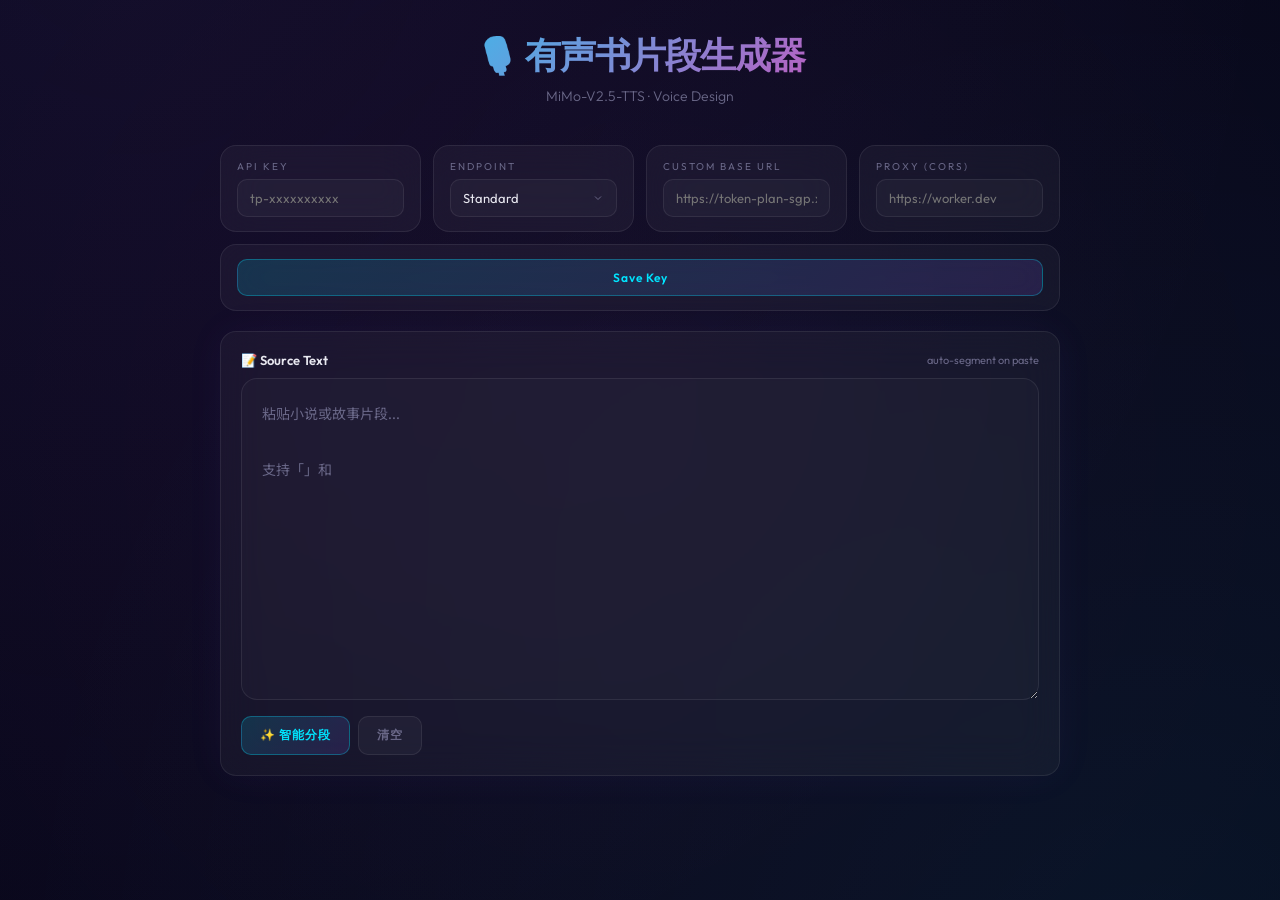
==== neon version/index.html @ 8fd1c29e "feat: add 16 more character voice presets (sexy, seductive, domina, tsundere, etc)" ====
<!DOCTYPE html>
<html lang="zh-CN">
<head>
<meta charset="UTF-8">
<meta name="viewport" content="width=device-width, initial-scale=1.0">
<title>有声书片段生成器</title>
<link href="https://fonts.googleapis.com/css2?family=Outfit:wght@300;400;600;700;800&family=Noto+Sans+SC:wght@300;400;500;700&display=swap" rel="stylesheet">
<link rel="stylesheet" href="style.css">
<link rel="icon" href="data:image/svg+xml,<svg xmlns='http://www.w3.org/2000/svg' viewBox='0 0 100 100'><text y='.9em' font-size='90'>🎙️</text></svg>">
</head>
<body>

<div class="app">
  <header class="header">
    <h1>🎙️ 有声书片段生成器</h1>
    <p>MiMo-V2.5-TTS · Voice Design</p>
  </header>

  <!-- Config -->
  <div class="config-bar">
    <div class="glass">
      <label>API Key</label>
      <input type="password" id="apiKey" placeholder="tp-xxxxxxxxxx" autocomplete="off">
    </div>
    <div class="glass">
      <label>Endpoint</label>
      <select id="apiRegion" onchange="changeRegion()">
        <option value="standard">Standard</option>
        <option value="cn">Token Plan CN</option>
        <option value="sgp">Token Plan SGP</option>
      </select>
    </div>
    <div class="glass">
      <label>Custom Base URL</label>
      <input type="url" id="customBase" placeholder="https://token-plan-sgp.xiaomimimo.com" oninput="saveCustomBase()">
    </div>
    <div class="glass">
      <label>Proxy (CORS)</label>
      <input type="url" id="proxyUrl" placeholder="https://worker.dev">
    </div>
    <div class="glass" style="display:flex;align-items:flex-end">
      <button class="btn-neon" onclick="saveApiKey()" style="width:100%">Save Key</button>
    </div>
  </div>

  <!-- Step 1: Text Input -->
  <div class="text-area glass glass-glow">
    <div class="text-area-header"><h3>📝 Source Text</h3><span>auto-segment on paste</span></div>
    <textarea id="textInput" rows="10" placeholder="粘贴小说或故事片段...&#10;&#10;支持「」和 "" 标记的对话，自动识别旁白与角色。"></textarea>
    <div style="display:flex;gap:8px;margin-top:12px">
      <button class="btn-neon" onclick="segmentText()">✨ 智能分段</button>
      <button class="btn-neon" onclick="clearAll()" style="border-color:var(--border);color:var(--text-dim);background:var(--surface)">清空</button>
    </div>
  </div>

  <!-- Step 2: Characters + Segments + Generate + Progress (ALL inside step2) -->
  <div class="hidden" id="step2">
    <div class="char-section">
      <div class="section-label">🎭 Characters</div>
      <div class="char-grid" id="charactersPanel"></div>
      <div class="preset-bar">
        <button class="preset-btn active" data-preset="narrator">📖 沉稳旁白</button>
        <button class="preset-btn" data-preset="young-male">🧑 年轻男性</button>
        <button class="preset-btn" data-preset="young-female">👩 年轻女性</button>
        <button class="preset-btn" data-preset="elder-male">👴 老年男性</button>
        <button class="preset-btn" data-preset="elder-female">👵 老年女性</button>
        <button class="preset-btn" data-preset="child">🧒 童声</button>
        <button class="preset-btn" data-preset="villain">😈 反派</button>
        <button class="preset-btn" data-preset="hero">🦸 英雄</button>
        <button class="preset-btn" data-preset="gentle-female">🌸 温柔女声</button>
        <button class="preset-btn" data-preset="energetic-male">🔥 活力男声</button>
        <button class="preset-btn" data-preset="news-anchor">📺 新闻主播</button>
        <button class="preset-btn" data-preset="storyteller">📚 说书人</button>
        <button class="preset-btn" data-preset="robot">🤖 机械音</button>
        <button class="preset-btn" data-preset="sweet-girl">🍬 甜美少女</button>
        <button class="preset-btn" data-preset="gruff-old">🪵 粗犷老者</button>
        <button class="preset-btn" data-preset="mysterious">🌙 神秘人</button>
        <button class="preset-btn" data-preset="flirty">💋 性感女声</button>
        <button class="preset-btn" data-preset="seductive">🖤 魅惑女声</button>
        <button class="preset-btn" data-preset="domina">👑 女王音</button>
        <button class="preset-btn" data-preset="tsundere">💢 傲娇女</button>
        <button class="preset-btn" data-preset="yandere">🔪 病娇女</button>
        <button class="preset-btn" data-preset="loli">🎀 萝莉音</button>
        <button class="preset-btn" data-preset="onee-san">🌺 御姐音</button>
        <button class="preset-btn" data-preset="kuudere">❄️ 冷淡女</button>
        <button class="preset-btn" data-preset="ojou-sama">💎 大小姐</button>
        <button class="preset-btn" data-preset="catgirl">🐱 猫娘</button>
        <button class="preset-btn" data-preset="nurse">💉 护士</button>
        <button class="preset-btn" data-preset="secretary">📋 女秘书</button>
        <button class="preset-btn" data-preset="ex-girlfriend">💔 前女友</button>
        <button class="preset-btn" data-preset="gamer-girl">🎮 电竞少女</button>
        <button class="preset-btn" data-preset="luxury">🥂 名媛音</button>
        <button class="preset-btn" data-preset="whisper">🤫 耳语</button>
      </div>
    </div>

    <!-- Segment Preview -->
    <div class="section-label" style="margin-top:20px">📋 Segments (<span id="segmentCount">0</span>)</div>
    <div class="segments" id="segmentsList"></div>

    <!-- Generate Button -->
    <div class="gen-row" style="margin-top:16px">
      <button class="gen-btn" onclick="generateAll()" id="generateBtn">🎵 生成全部音频</button>
    </div>

    <!-- Progress -->
    <div id="progressArea">
      <div class="progress-text" id="progressText">Preparing...</div>
      <div class="progress-track"><div class="progress-fill" id="progressFill"></div></div>
    </div>
  </div>

  <!-- Step 3: Player -->
  <div class="player-section hidden" id="step3">
    <div class="section-label">🎧 Playback</div>
    <div class="glass glass-glow" style="padding:16px">
      <div class="player-controls">
        <div class="transport">
          <button onclick="playAll()">▶</button>
          <button onclick="pauseAll()">⏸</button>
          <button onclick="stopAll()">⏹</button>
        </div>
        <button class="dl-btn" onclick="downloadAll()">💾 下载全部</button>
      </div>
      <div class="segments" id="audioList"></div>
    </div>
  </div>
</div>

<script src="app.js"></script>
</body>
</html>
---- neon version/style.css ----
/* ============================================================
   Neon Glass — Audiobook Generator
   Exact design from neon.html mockup
   ============================================================ */

*, *::before, *::after { box-sizing: border-box; margin: 0; padding: 0; }

:root {
  --bg: #08081a;
  --surface: rgba(255,255,255,.04);
  --surface-hover: rgba(255,255,255,.07);
  --border: rgba(255,255,255,.08);
  --border-hover: rgba(255,255,255,.15);
  --cyan: #00e5ff;
  --magenta: #ff2daa;
  --violet: #8b5cf6;
  --cyan-glow: rgba(0,229,255,.12);
  --magenta-glow: rgba(255,45,170,.12);
  --text: #e8e8f0;
  --text-dim: #6a6888;
  --radius: 16px;
  --radius-sm: 10px;
}

body {
  font-family: 'Outfit', sans-serif;
  background: var(--bg);
  color: var(--text);
  min-height: 100vh;
  overflow-x: hidden;
  position: relative;
}

body::before {
  content: '';
  position: fixed;
  top: -50%; left: -50%;
  width: 200%; height: 200%;
  background:
    radial-gradient(circle at 30% 20%, rgba(139,92,246,.08) 0%, transparent 50%),
    radial-gradient(circle at 70% 80%, rgba(0,229,255,.06) 0%, transparent 50%),
    radial-gradient(circle at 50% 50%, rgba(255,45,170,.04) 0%, transparent 60%);
  pointer-events: none;
  z-index: 0;
  animation: bgShift 20s ease-in-out infinite alternate;
}
@keyframes bgShift {
  0% { transform: translate(0,0) rotate(0deg); }
  100% { transform: translate(-5%,3%) rotate(3deg); }
}

.app {
  position: relative;
  z-index: 1;
  max-width: 880px;
  margin: 0 auto;
  padding: 32px 20px 80px;
}

/* Header */
.header { text-align: center; margin-bottom: 40px; }
.header h1 {
  font-size: 36px;
  font-weight: 800;
  background: linear-gradient(135deg, var(--cyan), var(--magenta));
  -webkit-background-clip: text;
  -webkit-text-fill-color: transparent;
  background-clip: text;
  letter-spacing: -1px;
}
.header p { color: var(--text-dim); font-size: 14px; margin-top: 6px; font-weight: 300; }

/* Glass cards */
.glass {
  background: var(--surface);
  backdrop-filter: blur(20px);
  -webkit-backdrop-filter: blur(20px);
  border: 1px solid var(--border);
  border-radius: var(--radius);
  padding: 20px;
  transition: border-color .2s, box-shadow .2s;
}
.glass:hover { border-color: var(--border-hover); }
.glass-glow { box-shadow: 0 0 40px rgba(139,92,246,.05); }

/* Config bar */
.config-bar { display: flex; gap: 12px; margin-bottom: 20px; flex-wrap: wrap; }
.config-bar .glass { flex: 1; min-width: 160px; padding: 14px 16px; }
.config-bar label {
  display: block;
  font-size: 10px;
  letter-spacing: 2px;
  text-transform: uppercase;
  color: var(--text-dim);
  margin-bottom: 6px;
}
.config-bar input, .config-bar select {
  width: 100%;
  background: rgba(255,255,255,.03);
  border: 1px solid var(--border);
  border-radius: var(--radius-sm);
  padding: 10px 12px;
  color: var(--text);
  font-family: inherit;
  font-size: 13px;
  outline: none;
  transition: border-color .2s;
}
.config-bar input:focus, .config-bar select:focus { border-color: var(--cyan); }
.config-bar select {
  appearance: none;
  background-image: url("data:image/svg+xml,%3Csvg xmlns='http://www.w3.org/2000/svg' width='12' height='12' viewBox='0 0 24 24' fill='none' stroke='%236a6888' stroke-width='2'%3E%3Cpath d='M6 9l6 6 6-6'/%3E%3C/svg%3E");
  background-repeat: no-repeat;
  background-position: right 12px center;
  padding-right: 32px;
}

/* Neon button (Save Key) */
.btn-neon {
  padding: 10px 18px;
  border: 1px solid rgba(0,229,255,.3);
  border-radius: var(--radius-sm);
  background: linear-gradient(135deg, rgba(0,229,255,.15), rgba(139,92,246,.15));
  color: var(--cyan);
  font-family: inherit;
  font-size: 12px;
  font-weight: 600;
  letter-spacing: 1px;
  cursor: pointer;
  transition: all .15s;
}
.btn-neon:hover {
  background: linear-gradient(135deg, rgba(0,229,255,.25), rgba(139,92,246,.25));
  border-color: var(--cyan);
  box-shadow: 0 0 20px rgba(0,229,255,.15);
}

/* Text area */
.text-area { margin-bottom: 20px; }
.text-area-header {
  display: flex;
  justify-content: space-between;
  align-items: center;
  margin-bottom: 10px;
}
.text-area-header h3 { font-size: 13px; font-weight: 600; }
.text-area-header span { font-size: 11px; color: var(--text-dim); }
.text-area textarea {
  width: 100%;
  min-height: 160px;
  background: rgba(255,255,255,.02);
  border: 1px solid var(--border);
  border-radius: var(--radius);
  padding: 20px;
  color: var(--text);
  font-family: 'Noto Sans SC', sans-serif;
  font-size: 14px;
  line-height: 2;
  resize: vertical;
  outline: none;
  transition: border-color .2s;
}
.text-area textarea:focus { border-color: var(--cyan); }
.text-area textarea::placeholder { color: var(--text-dim); }

/* Section labels */
.section-label {
  font-size: 11px;
  letter-spacing: 3px;
  text-transform: uppercase;
  color: var(--text-dim);
  margin-bottom: 12px;
  display: flex;
  align-items: center;
  gap: 8px;
}
.section-label::after {
  content: '';
  flex: 1;
  height: 1px;
  background: linear-gradient(90deg, var(--border), transparent);
}

/* Characters */
.char-section { margin-bottom: 20px; }
.char-grid {
  display: grid;
  grid-template-columns: repeat(auto-fill, minmax(230px, 1fr));
  gap: 12px;
}
.char-card {
  background: var(--surface);
  border: 1px solid var(--border);
  border-radius: var(--radius-sm);
  padding: 14px;
  transition: all .2s;
}
.char-card:hover {
  border-color: var(--border-hover);
  transform: translateY(-2px);
  box-shadow: 0 8px 24px rgba(0,0,0,.2);
}
.char-card.narrator {
  border-color: rgba(0,229,255,.2);
  background: linear-gradient(135deg, rgba(0,229,255,.03), rgba(139,92,246,.03));
}
.char-header {
  display: flex;
  align-items: center;
  justify-content: space-between;
  margin-bottom: 8px;
}
.char-name {
  font-size: 13px;
  font-weight: 600;
  display: flex;
  align-items: center;
  gap: 6px;
}
.char-badge {
  font-size: 8px;
  padding: 3px 8px;
  border-radius: 20px;
  letter-spacing: 1px;
  text-transform: uppercase;
  font-weight: 600;
}
.char-badge.narrator-badge { background: var(--cyan-glow); color: var(--cyan); }
.char-badge.dialogue-badge { background: var(--magenta-glow); color: var(--magenta); }
.char-count { font-size: 11px; color: var(--text-dim); }
.char-textarea {
  width: 100%;
  background: rgba(255,255,255,.02);
  border: 1px solid var(--border);
  border-radius: 8px;
  padding: 8px 10px;
  color: var(--text);
  font-family: inherit;
  font-size: 12px;
  resize: vertical;
  min-height: 48px;
  outline: none;
  transition: border-color .2s;
}
.char-textarea:focus { border-color: var(--cyan); }
.char-textarea::placeholder { color: var(--text-dim); opacity: .5; }

/* Presets */
.preset-bar { display: flex; gap: 6px; flex-wrap: wrap; margin-top: 12px; }
.preset-btn {
  padding: 6px 14px;
  border: 1px solid var(--border);
  border-radius: 20px;
  background: transparent;
  color: var(--text-dim);
  font-family: inherit;
  font-size: 11px;
  cursor: pointer;
  transition: all .2s;
  font-weight: 500;
}
.preset-btn:hover {
  border-color: var(--magenta);
  color: var(--magenta);
  background: var(--magenta-glow);
}
.preset-btn.active {
  background: linear-gradient(135deg, rgba(0,229,255,.15), rgba(139,92,246,.15));
  border-color: var(--cyan);
  color: var(--cyan);
}

/* Generate button */
.gen-row { margin-bottom: 24px; }
.gen-btn {
  width: 100%;
  padding: 16px;
  border: none;
  border-radius: var(--radius);
  font-family: inherit;
  font-size: 15px;
  font-weight: 700;
  cursor: pointer;
  position: relative;
  overflow: hidden;
  color: white;
  background: linear-gradient(135deg, var(--cyan), var(--violet), var(--magenta));
  background-size: 200% 200%;
  animation: gradShift 3s ease infinite;
  transition: transform .15s, box-shadow .15s;
}
.gen-btn:hover {
  transform: translateY(-2px);
  box-shadow: 0 8px 32px rgba(0,229,255,.25), 0 4px 16px rgba(139,92,246,.2);
}
.gen-btn:active { transform: translateY(0); }
.gen-btn:disabled { opacity: .5; cursor: not-allowed; transform: none; box-shadow: none; }
@keyframes gradShift {
  0%, 100% { background-position: 0% 50%; }
  50% { background-position: 100% 50%; }
}
.gen-btn::after {
  content: '';
  position: inset: 0;
  background: linear-gradient(90deg, transparent, rgba(255,255,255,.1), transparent);
  transform: translateX(-100%);
  transition: transform .6s;
}
.gen-btn:hover::after { transform: translateX(100%); }

/* Progress */
.progress-text { font-size: 12px; color: var(--text-dim); margin-bottom: 8px; }
.progress-track {
  height: 4px;
  background: var(--border);
  border-radius: 2px;
  overflow: hidden;
  margin-bottom: 20px;
}
.progress-fill {
  height: 100%;
  background: linear-gradient(90deg, var(--cyan), var(--magenta));
  border-radius: 2px;
  width: 0%;
  transition: width .3s;
}

/* Player */
.player-section { margin-top: 4px; }
.player-controls {
  display: flex;
  gap: 8px;
  margin-bottom: 16px;
  align-items: center;
}
.transport { display: flex; gap: 4px; }
.transport button {
  width: 38px;
  height: 38px;
  border: 1px solid var(--border);
  border-radius: var(--radius-sm);
  background: var(--surface);
  color: var(--text);
  font-size: 15px;
  cursor: pointer;
  display: grid;
  place-items: center;
  transition: all .15s;
}
.transport button:hover { border-color: var(--cyan); color: var(--cyan); }
.transport button.active {
  background: linear-gradient(135deg, rgba(0,229,255,.2), rgba(139,92,246,.2));
  border-color: var(--cyan);
  color: var(--cyan);
}
.dl-btn {
  margin-left: auto;
  padding: 8px 18px;
  border: 1px solid var(--border);
  border-radius: var(--radius-sm);
  background: var(--surface);
  color: var(--text);
  font-family: inherit;
  font-size: 11px;
  font-weight: 600;
  letter-spacing: 1px;
  cursor: pointer;
  transition: all .15s;
}
.dl-btn:hover { border-color: var(--magenta); color: var(--magenta); background: var(--magenta-glow); }

/* Segments */
.segments { display: flex; flex-direction: column; gap: 6px; }
.segment-preview { margin-bottom: 20px; }
.audio-item, .seg {
  display: grid;
  grid-template-columns: 36px 70px 1fr 36px;
  align-items: center;
  padding: 12px 14px;
  background: var(--surface);
  border: 1px solid var(--border);
  border-radius: var(--radius-sm);
  transition: all .15s;
}
.audio-item:hover, .seg:hover {
  border-color: var(--border-hover);
  background: var(--surface-hover);
}
.audio-item.playing, .seg.playing {
  border-color: rgba(0,229,255,.3);
  background: linear-gradient(135deg, rgba(0,229,255,.05), rgba(139,92,246,.03));
  box-shadow: 0 0 20px rgba(0,229,255,.05);
}
.audio-label, .seg-idx {
  font-size: 11px;
  color: var(--text-dim);
  font-weight: 600;
}
.audio-label small { display: block; font-weight: 400; font-size: 10px; }
.seg-type, .segment-type {
  font-size: 8px;
  letter-spacing: 1px;
  text-transform: uppercase;
  padding: 3px 8px;
  border-radius: 20px;
  font-weight: 600;
  display: inline-block;
  width: fit-content;
}
.seg-type.nar, .segment-type.type-narration { background: var(--cyan-glow); color: var(--cyan); }
.seg-type.dia, .segment-type.type-dialogue { background: var(--magenta-glow); color: var(--magenta); }
.seg-text, .segment-text {
  font-size: 12px;
  color: var(--text-dim);
  white-space: nowrap;
  overflow: hidden;
  text-overflow: ellipsis;
  padding: 0 8px;
}
.seg-dl {
  background: none;
  border: none;
  color: var(--text-dim);
  cursor: pointer;
  font-size: 13px;
  transition: color .15s;
}
.seg-dl:hover { color: var(--cyan); }

/* Audio in player */
.audio-item audio {
  width: 100%;
  height: 32px;
}

/* Segment preview (step 2) */
.segment-item {
  display: flex;
  gap: 10px;
  padding: 10px 14px;
  background: var(--surface);
  border: 1px solid var(--border);
  border-radius: var(--radius-sm);
  font-size: 12px;
  transition: all .15s;
}
.segment-item:hover { border-color: var(--border-hover); }
.segment-idx { color: var(--text-dim); font-weight: 600; min-width: 28px; }

/* Hidden */
.hidden { display: none !important; }

/* Scrollbar */
::-webkit-scrollbar { width: 4px; }
::-webkit-scrollbar-track { background: transparent; }
::-webkit-scrollbar-thumb { background: rgba(255,255,255,.1); border-radius: 2px; }

/* Responsive */
@media (max-width: 640px) {
  .app { padding: 20px 14px 60px; }
  .config-bar { flex-direction: column; }
  .config-bar .glass { min-width: 100%; }
  .char-grid { grid-template-columns: 1fr; }
  .header h1 { font-size: 26px; }
  .player-controls { flex-direction: column; align-items: stretch; }
  .dl-btn { margin-left: 0; }
}
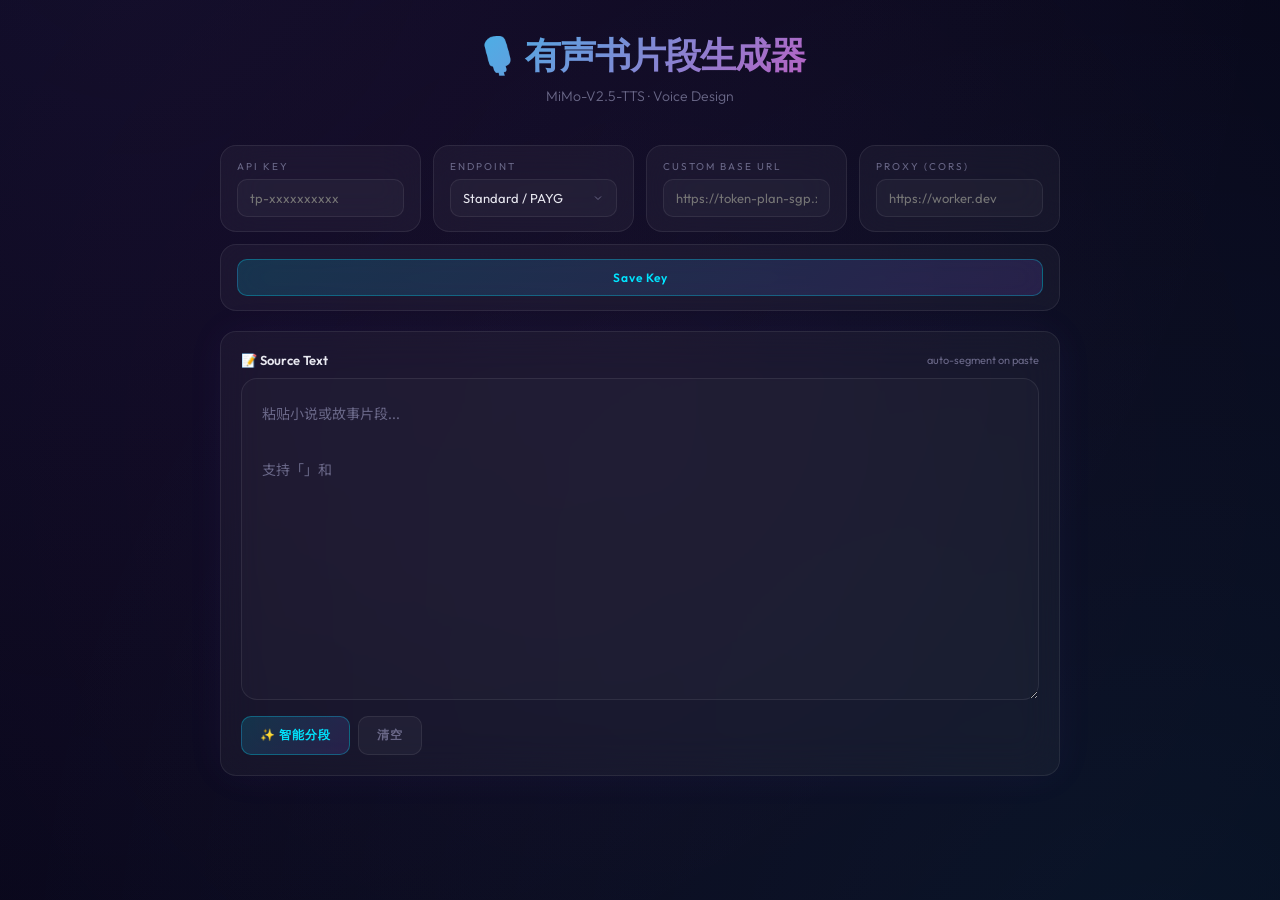
==== commit 746862f9: "rename: Standard → Standard / PAYG" ====
--- a/neon version/index.html
+++ b/neon version/index.html
@@ -25,7 +25,7 @@
     <div class="glass">
       <label>Endpoint</label>
       <select id="apiRegion" onchange="changeRegion()">
-        <option value="standard">Standard</option>
+        <option value="standard">Standard / PAYG</option>
         <option value="cn">Token Plan CN</option>
         <option value="sgp">Token Plan SGP</option>
       </select>
@@ -59,13 +59,14 @@
       <div class="section-label">🎭 Characters</div>
       <div class="char-grid" id="charactersPanel"></div>
       <div class="preset-bar">
-        <button class="preset-btn active" data-preset="narrator">📖 沉稳旁白</button>
+        <button class="preset-btn active" data-preset="narrator">📖 旁白</button>
         <button class="preset-btn" data-preset="young-male">🧑 年轻男性</button>
         <button class="preset-btn" data-preset="young-female">👩 年轻女性</button>
         <button class="preset-btn" data-preset="elder-male">👴 老年男性</button>
         <button class="preset-btn" data-preset="elder-female">👵 老年女性</button>
         <button class="preset-btn" data-preset="child">🧒 童声</button>
         <button class="preset-btn" data-preset="villain">😈 反派</button>
+        <button class="preset-btn" data-preset="flirty">💋 性感女声</button>
         <button class="preset-btn" data-preset="hero">🦸 英雄</button>
         <button class="preset-btn" data-preset="gentle-female">🌸 温柔女声</button>
         <button class="preset-btn" data-preset="energetic-male">🔥 活力男声</button>
@@ -75,7 +76,6 @@
         <button class="preset-btn" data-preset="sweet-girl">🍬 甜美少女</button>
         <button class="preset-btn" data-preset="gruff-old">🪵 粗犷老者</button>
         <button class="preset-btn" data-preset="mysterious">🌙 神秘人</button>
-        <button class="preset-btn" data-preset="flirty">💋 性感女声</button>
         <button class="preset-btn" data-preset="seductive">🖤 魅惑女声</button>
         <button class="preset-btn" data-preset="domina">👑 女王音</button>
         <button class="preset-btn" data-preset="tsundere">💢 傲娇女</button>
--- a/neon version/style.css
+++ b/neon version/style.css
@@ -465,3 +465,38 @@
   .player-controls { flex-direction: column; align-items: stretch; }
   .dl-btn { margin-left: 0; }
 }
+
+/* Preset expand/collapse */
+.preset-expand { margin-top: 12px; }
+.preset-expand-trigger {
+  font-size: 11px;
+  color: var(--text-dim);
+  cursor: pointer;
+  letter-spacing: 1px;
+  padding: 4px 0;
+  transition: color .15s;
+  list-style: none;
+}
+.preset-expand-trigger::-webkit-details-marker { display: none; }
+.preset-expand-trigger::before { content: ''; }
+.preset-expand-trigger:hover { color: var(--cyan); }
+.preset-categories {
+  display: flex;
+  flex-direction: column;
+  gap: 12px;
+  margin-top: 12px;
+}
+.preset-category { }
+.preset-cat-label {
+  font-size: 11px;
+  font-weight: 600;
+  color: var(--text-dim);
+  cursor: pointer;
+  padding: 4px 0;
+  letter-spacing: 1px;
+  list-style: none;
+  transition: color .15s;
+}
+.preset-cat-label::-webkit-details-marker { display: none; }
+.preset-cat-label::before { content: ''; }
+.preset-cat-label:hover { color: var(--magenta); }
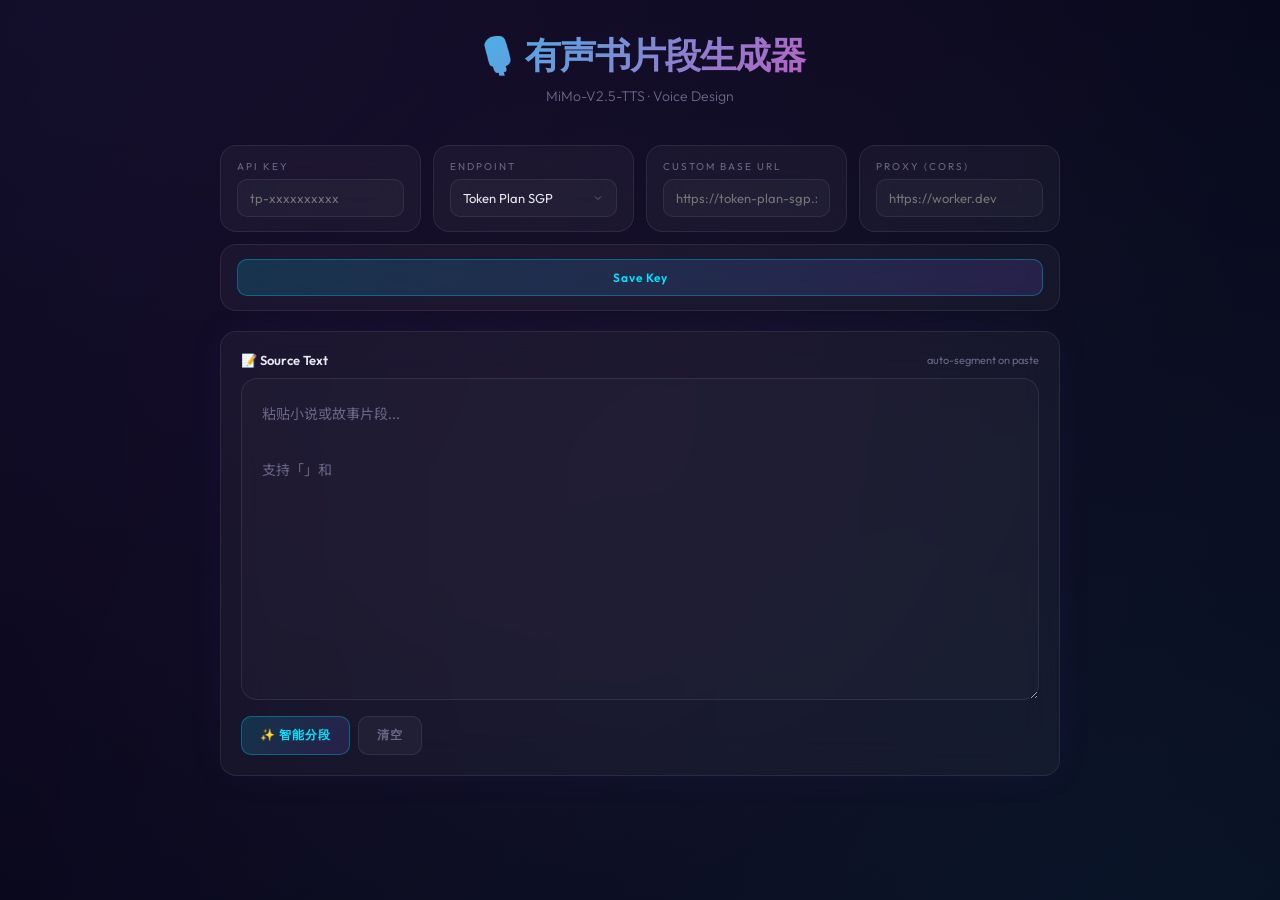
==== commit 793d8643: "default: endpoint → Token Plan SGP" ====
--- a/neon version/index.html
+++ b/neon version/index.html
@@ -27,7 +27,7 @@
       <select id="apiRegion" onchange="changeRegion()">
         <option value="standard">Standard / PAYG</option>
         <option value="cn">Token Plan CN</option>
-        <option value="sgp">Token Plan SGP</option>
+        <option value="sgp" selected>Token Plan SGP</option>
       </select>
     </div>
     <div class="glass">
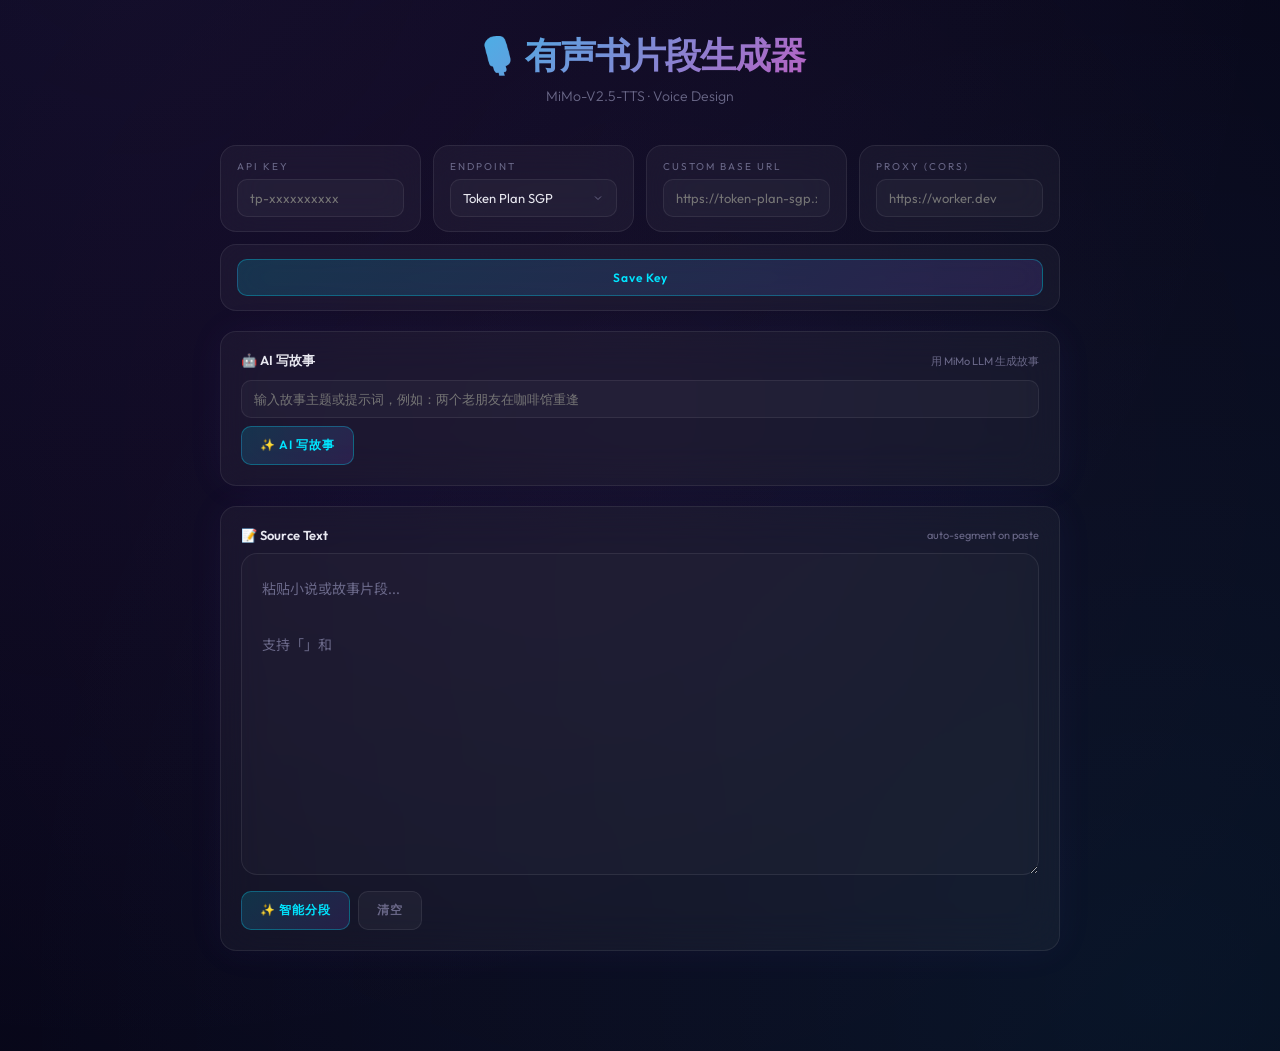
==== commit 5fa4092e: "feat: AI story generator — prompt → LLM story → auto-segment → assign voices → TTS" ====
--- a/neon version/index.html
+++ b/neon version/index.html
@@ -40,6 +40,16 @@
     </div>
     <div class="glass" style="display:flex;align-items:flex-end">
       <button class="btn-neon" onclick="saveApiKey()" style="width:100%">Save Key</button>
+    </div>
+  </div>
+
+  <!-- AI Story Generator -->
+  <div class="glass glass-glow" style="margin-bottom:20px">
+    <div class="text-area-header"><h3>🤖 AI 写故事</h3><span>用 MiMo LLM 生成故事</span></div>
+    <input type="text" id="storyPrompt" class="input-field" placeholder="输入故事主题或提示词，例如：两个老朋友在咖啡馆重逢" style="width:100%;background:rgba(255,255,255,.03);border:1px solid var(--border);border-radius:var(--radius-sm);padding:10px 12px;color:var(--text);font-family:inherit;font-size:13px;outline:none;margin-bottom:8px">
+    <div style="display:flex;gap:8px">
+      <button class="btn-neon" onclick="generateStory()" id="storyBtn">✨ AI 写故事</button>
+      <span id="storyStatus" style="font-size:11px;color:var(--text-dim);align-self:center"></span>
     </div>
   </div>
 
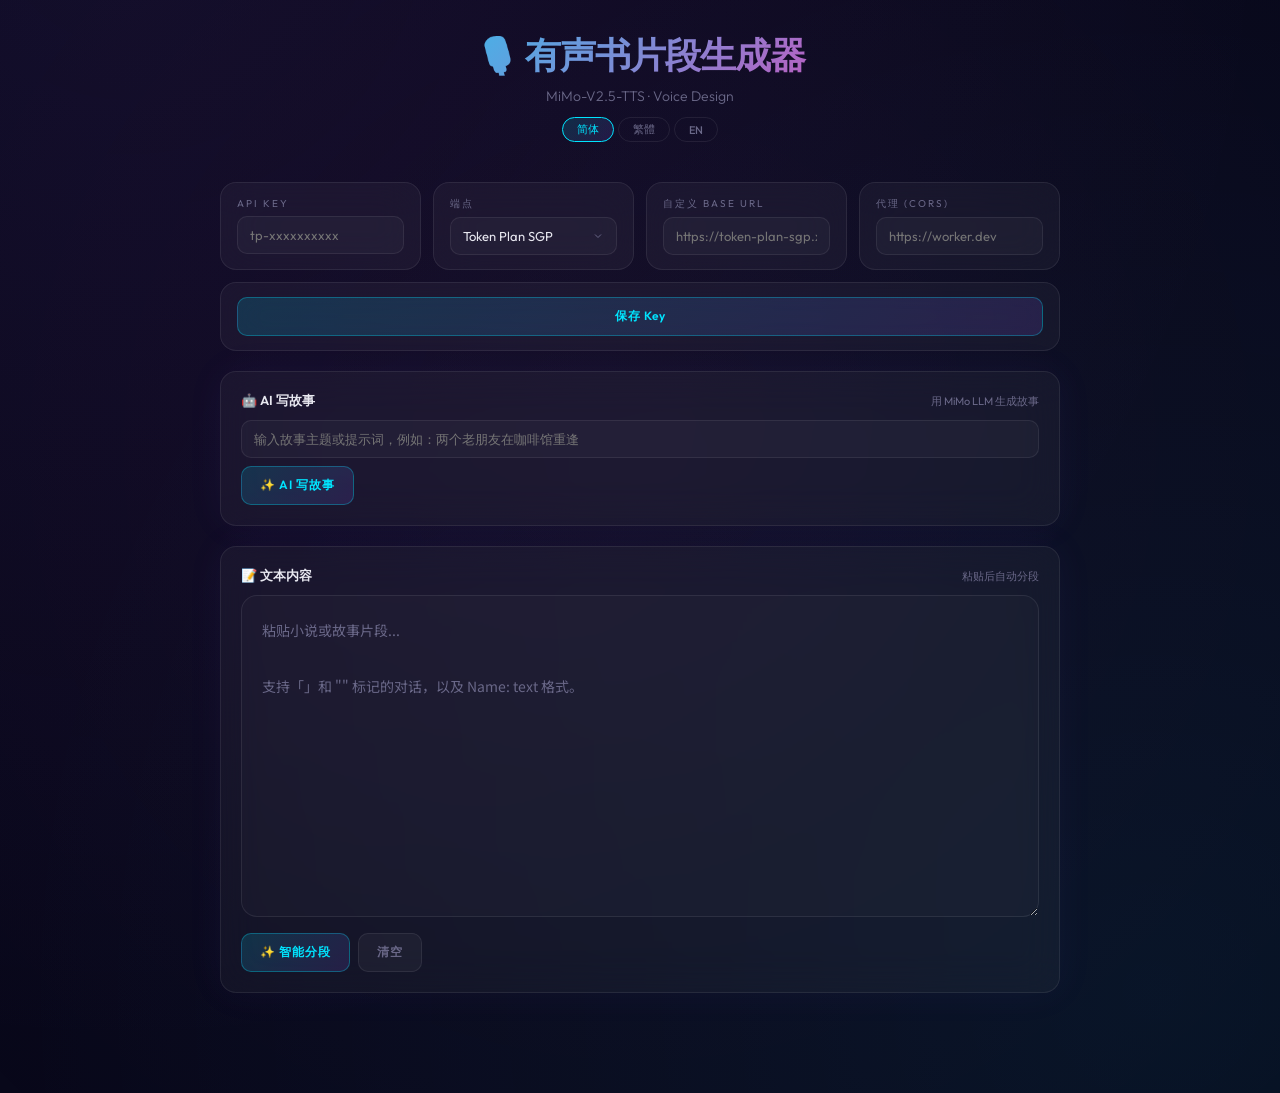
==== commit 440f306a: "feat: 3-language support (简体/繁體/English) with i18n toggle" ====
--- a/neon version/index.html
+++ b/neon version/index.html
@@ -12,18 +12,23 @@
 
 <div class="app">
   <header class="header">
-    <h1>🎙️ 有声书片段生成器</h1>
+    <h1 data-i18n="title">🎙️ 有声书片段生成器</h1>
     <p>MiMo-V2.5-TTS · Voice Design</p>
+    <div class="lang-toggle">
+      <button class="lang-btn active" data-lang="zh-CN" onclick="setLang('zh-CN')">简体</button>
+      <button class="lang-btn" data-lang="zh-TW" onclick="setLang('zh-TW')">繁體</button>
+      <button class="lang-btn" data-lang="en" onclick="setLang('en')">EN</button>
+    </div>
   </header>
 
   <!-- Config -->
   <div class="config-bar">
     <div class="glass">
-      <label>API Key</label>
+      <label data-i18n="apiKeyLabel">API Key</label>
       <input type="password" id="apiKey" placeholder="tp-xxxxxxxxxx" autocomplete="off">
     </div>
     <div class="glass">
-      <label>Endpoint</label>
+      <label data-i18n="endpointLabel">Endpoint</label>
       <select id="apiRegion" onchange="changeRegion()">
         <option value="standard">Standard / PAYG</option>
         <option value="cn">Token Plan CN</option>
@@ -31,42 +36,42 @@
       </select>
     </div>
     <div class="glass">
-      <label>Custom Base URL</label>
+      <label data-i18n="customBaseLabel">Custom Base URL</label>
       <input type="url" id="customBase" placeholder="https://token-plan-sgp.xiaomimimo.com" oninput="saveCustomBase()">
     </div>
     <div class="glass">
-      <label>Proxy (CORS)</label>
+      <label data-i18n="proxyLabel">Proxy (CORS)</label>
       <input type="url" id="proxyUrl" placeholder="https://worker.dev">
     </div>
     <div class="glass" style="display:flex;align-items:flex-end">
-      <button class="btn-neon" onclick="saveApiKey()" style="width:100%">Save Key</button>
+      <button class="btn-neon" onclick="saveApiKey()" style="width:100%" data-i18n="saveKey">Save Key</button>
     </div>
   </div>
 
   <!-- AI Story Generator -->
   <div class="glass glass-glow" style="margin-bottom:20px">
-    <div class="text-area-header"><h3>🤖 AI 写故事</h3><span>用 MiMo LLM 生成故事</span></div>
-    <input type="text" id="storyPrompt" class="input-field" placeholder="输入故事主题或提示词，例如：两个老朋友在咖啡馆重逢" style="width:100%;background:rgba(255,255,255,.03);border:1px solid var(--border);border-radius:var(--radius-sm);padding:10px 12px;color:var(--text);font-family:inherit;font-size:13px;outline:none;margin-bottom:8px">
+    <div class="text-area-header"><h3 data-i18n="aiStoryTitle">🤖 AI 写故事</h3><span data-i18n="aiStoryDesc">用 MiMo LLM 生成故事</span></div>
+    <input type="text" id="storyPrompt" class="input-field" data-i18n-placeholder="storyPlaceholder" placeholder="输入故事主题或提示词，例如：两个老朋友在咖啡馆重逢" style="width:100%;background:rgba(255,255,255,.03);border:1px solid var(--border);border-radius:var(--radius-sm);padding:10px 12px;color:var(--text);font-family:inherit;font-size:13px;outline:none;margin-bottom:8px">
     <div style="display:flex;gap:8px">
-      <button class="btn-neon" onclick="generateStory()" id="storyBtn">✨ AI 写故事</button>
+      <button class="btn-neon" onclick="generateStory()" id="storyBtn" data-i18n="aiStoryBtn">✨ AI 写故事</button>
       <span id="storyStatus" style="font-size:11px;color:var(--text-dim);align-self:center"></span>
     </div>
   </div>
 
   <!-- Step 1: Text Input -->
   <div class="text-area glass glass-glow">
-    <div class="text-area-header"><h3>📝 Source Text</h3><span>auto-segment on paste</span></div>
-    <textarea id="textInput" rows="10" placeholder="粘贴小说或故事片段...&#10;&#10;支持「」和 "" 标记的对话，自动识别旁白与角色。"></textarea>
+    <div class="text-area-header"><h3 data-i18n="sourceText">📝 Source Text</h3><span data-i18n="autoSegmentHint">auto-segment on paste</span></div>
+    <textarea id="textInput" rows="10" data-i18n-placeholder="textInputPlaceholder" placeholder="粘贴小说或故事片段...&#10;&#10;支持「」和 "" 标记的对话，自动识别旁白与角色。"></textarea>
     <div style="display:flex;gap:8px;margin-top:12px">
-      <button class="btn-neon" onclick="segmentText()">✨ 智能分段</button>
-      <button class="btn-neon" onclick="clearAll()" style="border-color:var(--border);color:var(--text-dim);background:var(--surface)">清空</button>
+      <button class="btn-neon" onclick="segmentText()" data-i18n="segmentBtn">✨ 智能分段</button>
+      <button class="btn-neon" onclick="clearAll()" style="border-color:var(--border);color:var(--text-dim);background:var(--surface)" data-i18n="clearBtn">清空</button>
     </div>
   </div>
 
   <!-- Step 2: Characters + Segments + Generate + Progress (ALL inside step2) -->
   <div class="hidden" id="step2">
     <div class="char-section">
-      <div class="section-label">🎭 Characters</div>
+      <div class="section-label" data-i18n="charactersLabel">🎭 Characters</div>
       <div class="char-grid" id="charactersPanel"></div>
       <div class="preset-bar">
         <button class="preset-btn active" data-preset="narrator">📖 旁白</button>
@@ -105,12 +110,12 @@
     </div>
 
     <!-- Segment Preview -->
-    <div class="section-label" style="margin-top:20px">📋 Segments (<span id="segmentCount">0</span>)</div>
+    <div class="section-label" style="margin-top:20px" data-i18n="segmentsLabel">📋 Segments (<span id="segmentCount">0</span>)</div>
     <div class="segments" id="segmentsList"></div>
 
     <!-- Generate Button -->
     <div class="gen-row" style="margin-top:16px">
-      <button class="gen-btn" onclick="generateAll()" id="generateBtn">🎵 生成全部音频</button>
+      <button class="gen-btn" onclick="generateAll()" id="generateBtn" data-i18n="generateBtn">🎵 生成全部音频</button>
     </div>
 
     <!-- Progress -->
@@ -122,7 +127,7 @@
 
   <!-- Step 3: Player -->
   <div class="player-section hidden" id="step3">
-    <div class="section-label">🎧 Playback</div>
+    <div class="section-label" data-i18n="playbackLabel">🎧 Playback</div>
     <div class="glass glass-glow" style="padding:16px">
       <div class="player-controls">
         <div class="transport">
@@ -130,13 +135,14 @@
           <button onclick="pauseAll()">⏸</button>
           <button onclick="stopAll()">⏹</button>
         </div>
-        <button class="dl-btn" onclick="downloadAll()">💾 下载全部</button>
+        <button class="dl-btn" onclick="downloadAll()" data-i18n="downloadAllBtn">💾 下载全部</button>
       </div>
       <div class="segments" id="audioList"></div>
     </div>
   </div>
 </div>
 
+<script src="i18n.js"></script>
 <script src="app.js"></script>
 </body>
 </html>
--- a/neon version/style.css
+++ b/neon version/style.css
@@ -500,3 +500,32 @@
 .preset-cat-label::-webkit-details-marker { display: none; }
 .preset-cat-label::before { content: ''; }
 .preset-cat-label:hover { color: var(--magenta); }
+
+/* Language toggle */
+.lang-toggle {
+  display: flex;
+  gap: 4px;
+  justify-content: center;
+  margin-top: 12px;
+}
+.lang-btn {
+  padding: 4px 14px;
+  border: 1px solid var(--border);
+  border-radius: 20px;
+  background: transparent;
+  color: var(--text-dim);
+  font-family: inherit;
+  font-size: 11px;
+  font-weight: 500;
+  cursor: pointer;
+  transition: all .2s;
+}
+.lang-btn:hover {
+  border-color: var(--magenta);
+  color: var(--magenta);
+}
+.lang-btn.active {
+  background: linear-gradient(135deg, rgba(0,229,255,.15), rgba(139,92,246,.15));
+  border-color: var(--cyan);
+  color: var(--cyan);
+}
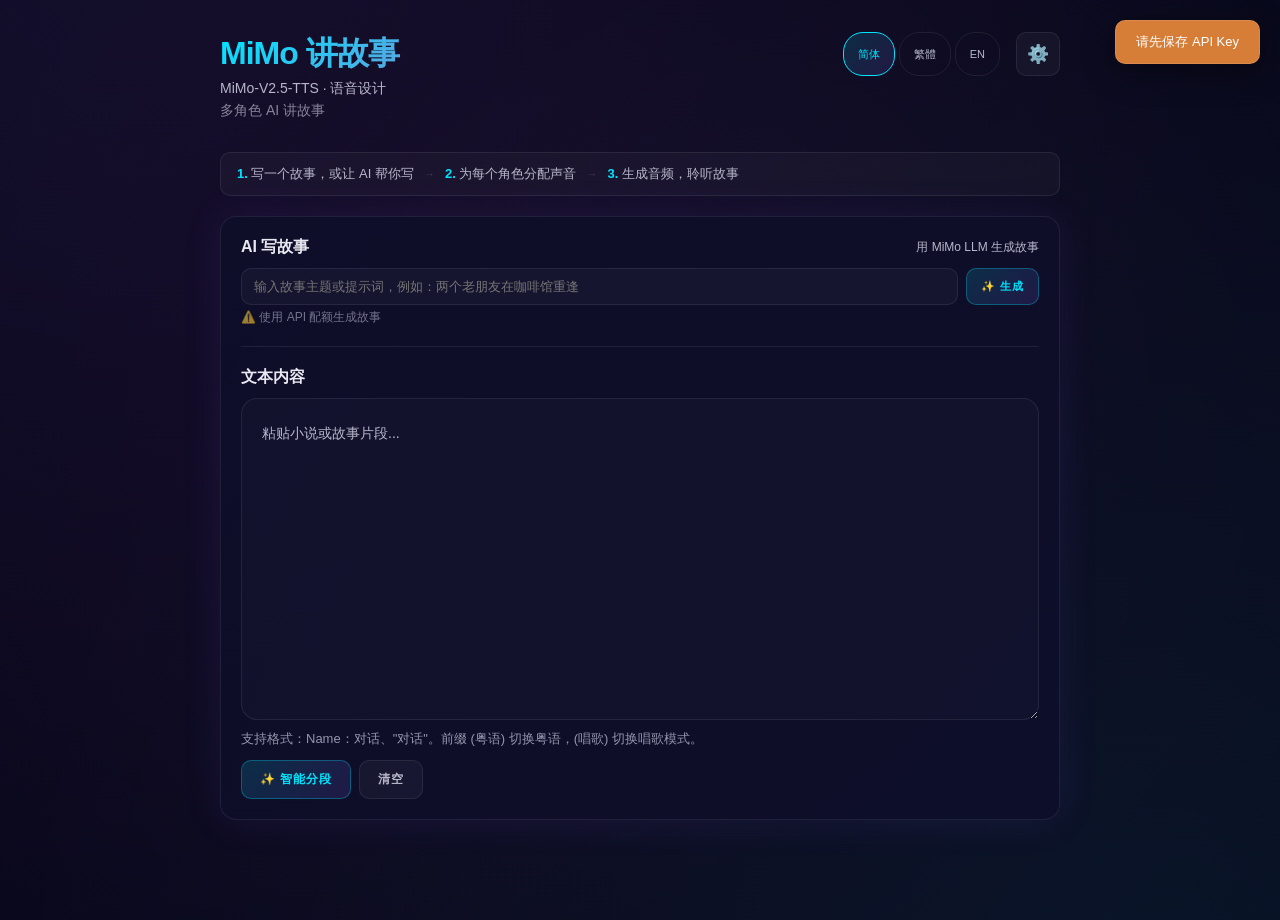
==== commit 24b970ae: "feat: MiMo Storyteller — multi-character TTS audio story app - Multi-character TTS with MiMo-V2.5-TT" ====
--- a/neon version/index.html
+++ b/neon version/index.html
@@ -2,145 +2,242 @@
 <html lang="zh-CN">
 <head>
 <meta charset="UTF-8">
-<meta name="viewport" content="width=device-width, initial-scale=1.0">
-<title>有声书片段生成器</title>
+<meta name="viewport" content="width=device-width, initial-scale=1.0, viewport-fit=cover">
+<title>MiMo Storyteller</title>
+<link rel="preconnect" href="https://fonts.googleapis.com">
+<link rel="preconnect" href="https://fonts.gstatic.com" crossorigin>
 <link href="https://fonts.googleapis.com/css2?family=Outfit:wght@300;400;600;700;800&family=Noto+Sans+SC:wght@300;400;500;700&display=swap" rel="stylesheet">
 <link rel="stylesheet" href="style.css">
 <link rel="icon" href="data:image/svg+xml,<svg xmlns='http://www.w3.org/2000/svg' viewBox='0 0 100 100'><text y='.9em' font-size='90'>🎙️</text></svg>">
+<meta name="theme-color" content="#08081a">
+<meta name="apple-mobile-web-app-capable" content="yes">
+<meta name="apple-mobile-web-app-status-bar-style" content="black-translucent">
+<meta http-equiv="Content-Security-Policy" content="default-src 'self'; script-src 'self' 'unsafe-inline'; style-src 'self' 'unsafe-inline' fonts.googleapis.com; font-src fonts.gstatic.com; connect-src *; img-src 'self' data: blob:; media-src 'self' blob:;">
 </head>
 <body>
 
-<div class="app">
+<a href="#textInput" class="skip-link" data-i18n="skipToContent">Skip to content</a>
+
+<main class="app">
   <header class="header">
-    <h1 data-i18n="title">🎙️ 有声书片段生成器</h1>
-    <p>MiMo-V2.5-TTS · Voice Design</p>
-    <div class="lang-toggle">
-      <button class="lang-btn active" data-lang="zh-CN" onclick="setLang('zh-CN')">简体</button>
-      <button class="lang-btn" data-lang="zh-TW" onclick="setLang('zh-TW')">繁體</button>
-      <button class="lang-btn" data-lang="en" onclick="setLang('en')">EN</button>
-    </div>
+    <div class="header-top">
+      <h1 data-i18n="title">MiMo 讲故事</h1>
+      <div class="lang-toggle" role="group" aria-label="Language" data-i18n-aria="ariaLanguage">
+        <button class="lang-btn active" data-lang="zh-CN" onclick="setLang('zh-CN')" aria-pressed="true">简体</button>
+        <button class="lang-btn" data-lang="zh-TW" onclick="setLang('zh-TW')" aria-pressed="false">繁體</button>
+        <button class="lang-btn" data-lang="en" onclick="setLang('en')" aria-pressed="false">EN</button>
+      </div>
+      <button class="settings-btn" onclick="openSettings()" aria-label="Settings" data-i18n-aria="ariaSettings">⚙️</button>
+    </div>
+    <p data-i18n="subtitle">MiMo-V2.5-TTS · 语音设计</p>
+    <p class="tagline" data-i18n="tagline">多角色 AI 讲故事</p>
   </header>
 
-  <!-- Config -->
-  <div class="config-bar">
-    <div class="glass">
-      <label data-i18n="apiKeyLabel">API Key</label>
-      <input type="password" id="apiKey" placeholder="tp-xxxxxxxxxx" autocomplete="off">
-    </div>
-    <div class="glass">
-      <label data-i18n="endpointLabel">Endpoint</label>
-      <select id="apiRegion" onchange="changeRegion()">
-        <option value="standard">Standard / PAYG</option>
-        <option value="cn">Token Plan CN</option>
-        <option value="sgp" selected>Token Plan SGP</option>
-      </select>
-    </div>
-    <div class="glass">
-      <label data-i18n="customBaseLabel">Custom Base URL</label>
-      <input type="url" id="customBase" placeholder="https://token-plan-sgp.xiaomimimo.com" oninput="saveCustomBase()">
-    </div>
-    <div class="glass">
-      <label data-i18n="proxyLabel">Proxy (CORS)</label>
-      <input type="url" id="proxyUrl" placeholder="https://worker.dev">
-    </div>
-    <div class="glass" style="display:flex;align-items:flex-end">
-      <button class="btn-neon" onclick="saveApiKey()" style="width:100%" data-i18n="saveKey">Save Key</button>
-    </div>
-  </div>
-
-  <!-- AI Story Generator -->
-  <div class="glass glass-glow" style="margin-bottom:20px">
-    <div class="text-area-header"><h3 data-i18n="aiStoryTitle">🤖 AI 写故事</h3><span data-i18n="aiStoryDesc">用 MiMo LLM 生成故事</span></div>
-    <input type="text" id="storyPrompt" class="input-field" data-i18n-placeholder="storyPlaceholder" placeholder="输入故事主题或提示词，例如：两个老朋友在咖啡馆重逢" style="width:100%;background:rgba(255,255,255,.03);border:1px solid var(--border);border-radius:var(--radius-sm);padding:10px 12px;color:var(--text);font-family:inherit;font-size:13px;outline:none;margin-bottom:8px">
-    <div style="display:flex;gap:8px">
-      <button class="btn-neon" onclick="generateStory()" id="storyBtn" data-i18n="aiStoryBtn">✨ AI 写故事</button>
-      <span id="storyStatus" style="font-size:11px;color:var(--text-dim);align-self:center"></span>
-    </div>
+  <!-- Quick Start Guide -->
+  <div class="quick-guide">
+    <span><b>1.</b> <span data-i18n="guideStep1">写一个故事，或让 AI 帮你写</span></span>
+    <span class="quick-guide-sep">→</span>
+    <span><b>2.</b> <span data-i18n="guideStep2">为每个角色分配声音</span></span>
+    <span class="quick-guide-sep">→</span>
+    <span><b>3.</b> <span data-i18n="guideStep3">生成音频，聆听故事</span></span>
   </div>
 
   <!-- Step 1: Text Input -->
   <div class="text-area glass glass-glow">
-    <div class="text-area-header"><h3 data-i18n="sourceText">📝 Source Text</h3><span data-i18n="autoSegmentHint">auto-segment on paste</span></div>
-    <textarea id="textInput" rows="10" data-i18n-placeholder="textInputPlaceholder" placeholder="粘贴小说或故事片段...&#10;&#10;支持「」和 "" 标记的对话，自动识别旁白与角色。"></textarea>
-    <div style="display:flex;gap:8px;margin-top:12px">
+    <!-- AI Story Generator -->
+    <div class="ai-story-section">
+      <div class="text-area-header"><h3 data-i18n="aiStoryTitle">AI 写故事</h3><span data-i18n="aiStoryDesc">用 MiMo LLM 生成故事</span></div>
+      <div class="ai-story-input-row">
+        <input type="text" id="storyPrompt" class="input-field" data-i18n-placeholder="storyPlaceholder" placeholder="输入故事主题或提示词，例如：两个老朋友在咖啡馆重逢" aria-label="Story prompt" data-i18n-aria="ariaStoryPrompt" maxlength="500">
+        <button class="btn-sm" onclick="generateStory()" id="storyBtn" data-i18n="aiStoryBtn">✨ 生成</button>
+      </div>
+      <span id="storyStatus" class="story-status" role="status" aria-live="polite"></span>
+      <p class="credit-hint" data-i18n="creditHint">⚠️ 使用 API 配额生成故事</p>
+    </div>
+
+    <div class="text-area-header"><h3 data-i18n="sourceText">文本内容</h3></div>
+    <textarea id="textInput" rows="10" dir="auto" data-i18n-placeholder="textInputPlaceholder" placeholder="粘贴小说或故事片段..." aria-label="Source text" data-i18n-aria="ariaSourceText"></textarea>
+    <p class="format-hint" data-i18n="formatHint">支持格式：Name：对话、"对话"。前缀 (粤语) 切换粤语，(唱歌) 切换唱歌模式。</p>
+
+    <div class="segment-actions">
       <button class="btn-neon" onclick="segmentText()" data-i18n="segmentBtn">✨ 智能分段</button>
-      <button class="btn-neon" onclick="clearAll()" style="border-color:var(--border);color:var(--text-dim);background:var(--surface)" data-i18n="clearBtn">清空</button>
+      <button class="btn-neon btn-clear" onclick="clearAll()" data-i18n="clearBtn">清空</button>
     </div>
   </div>
 
   <!-- Step 2: Characters + Segments + Generate + Progress (ALL inside step2) -->
   <div class="hidden" id="step2">
     <div class="char-section">
-      <div class="section-label" data-i18n="charactersLabel">🎭 Characters</div>
+      <div class="section-label" data-i18n="charactersLabel">角色声音</div>
       <div class="char-grid" id="charactersPanel"></div>
+      <p class="char-hint" data-i18n="charHint">点击上方角色，然后在下方选择预设声音。</p>
       <div class="preset-bar">
-        <button class="preset-btn active" data-preset="narrator">📖 旁白</button>
-        <button class="preset-btn" data-preset="young-male">🧑 年轻男性</button>
-        <button class="preset-btn" data-preset="young-female">👩 年轻女性</button>
-        <button class="preset-btn" data-preset="elder-male">👴 老年男性</button>
-        <button class="preset-btn" data-preset="elder-female">👵 老年女性</button>
-        <button class="preset-btn" data-preset="child">🧒 童声</button>
-        <button class="preset-btn" data-preset="villain">😈 反派</button>
-        <button class="preset-btn" data-preset="flirty">💋 性感女声</button>
-        <button class="preset-btn" data-preset="hero">🦸 英雄</button>
-        <button class="preset-btn" data-preset="gentle-female">🌸 温柔女声</button>
-        <button class="preset-btn" data-preset="energetic-male">🔥 活力男声</button>
-        <button class="preset-btn" data-preset="news-anchor">📺 新闻主播</button>
-        <button class="preset-btn" data-preset="storyteller">📚 说书人</button>
-        <button class="preset-btn" data-preset="robot">🤖 机械音</button>
-        <button class="preset-btn" data-preset="sweet-girl">🍬 甜美少女</button>
-        <button class="preset-btn" data-preset="gruff-old">🪵 粗犷老者</button>
-        <button class="preset-btn" data-preset="mysterious">🌙 神秘人</button>
-        <button class="preset-btn" data-preset="seductive">🖤 魅惑女声</button>
-        <button class="preset-btn" data-preset="domina">👑 女王音</button>
-        <button class="preset-btn" data-preset="tsundere">💢 傲娇女</button>
-        <button class="preset-btn" data-preset="yandere">🔪 病娇女</button>
-        <button class="preset-btn" data-preset="loli">🎀 萝莉音</button>
-        <button class="preset-btn" data-preset="onee-san">🌺 御姐音</button>
-        <button class="preset-btn" data-preset="kuudere">❄️ 冷淡女</button>
-        <button class="preset-btn" data-preset="ojou-sama">💎 大小姐</button>
-        <button class="preset-btn" data-preset="catgirl">🐱 猫娘</button>
-        <button class="preset-btn" data-preset="nurse">💉 护士</button>
-        <button class="preset-btn" data-preset="secretary">📋 女秘书</button>
-        <button class="preset-btn" data-preset="ex-girlfriend">💔 前女友</button>
-        <button class="preset-btn" data-preset="gamer-girl">🎮 电竞少女</button>
-        <button class="preset-btn" data-preset="luxury">🥂 名媛音</button>
-        <button class="preset-btn" data-preset="whisper">🤫 耳语</button>
+        <button class="preset-btn active" data-i18n="presetNarrator" data-preset="narrator">📖 旁白</button>
+        <button class="preset-btn" data-i18n="presetYoungMale" data-preset="young-male">🧑 年轻男性</button>
+        <button class="preset-btn" data-i18n="presetYoungFemale" data-preset="young-female">👩 年轻女性</button>
+        <button class="preset-btn" data-i18n="presetChild" data-preset="child">🧒 童声</button>
+        <button class="preset-btn" data-i18n="presetVillain" data-preset="villain">😈 反派</button>
+        <button class="preset-btn" data-i18n="presetHero" data-preset="hero">🦸 英雄</button>
+        <button class="preset-btn" data-i18n="presetGentleFemale" data-preset="gentle-female">🌸 温柔女声</button>
+        <button class="preset-btn" data-i18n="presetStoryteller" data-preset="storyteller">📚 说书人</button>
+        <button class="preset-btn" data-i18n="presetEnergeticMale" data-preset="energetic-male">🔥 活力男声</button>
+        <button class="preset-btn" data-i18n="presetNewsAnchor" data-preset="news-anchor">📺 新闻主播</button>
+        <button class="preset-btn" data-i18n="presetMysterious" data-preset="mysterious">🌙 神秘人</button>
+        <button class="preset-btn" data-i18n="presetWhisper" data-preset="whisper">🤫 耳语</button>
+        <button class="preset-more-btn" onclick="toggleMorePresets(this)" data-i18n="morePresets" aria-expanded="false" aria-controls="morePresets">+12 more ▾</button>
+      </div>
+      <div class="preset-bar preset-hidden" id="morePresets">
+        <button class="preset-btn" data-i18n="presetFlirty" data-preset="flirty">💋 性感女声</button>
+        <button class="preset-btn" data-i18n="presetSeductive" data-preset="seductive">🖤 魅惑女声</button>
+        <button class="preset-btn" data-i18n="presetDomina" data-preset="domina">👑 女王音</button>
+        <button class="preset-btn" data-i18n="presetTsundere" data-preset="tsundere">💢 傲娇女</button>
+        <button class="preset-btn" data-i18n="presetYandere" data-preset="yandere">🔪 病娇女</button>
+        <button class="preset-btn" data-i18n="presetOneeSan" data-preset="onee-san">🌺 御姐音</button>
+        <button class="preset-btn" data-i18n="presetKuudere" data-preset="kuudere">❄️ 冷淡女</button>
+        <button class="preset-btn" data-i18n="presetOjouSama" data-preset="ojou-sama">💎 大小姐</button>
+        <button class="preset-btn" data-i18n="presetNurse" data-preset="nurse">💉 护士</button>
+        <button class="preset-btn" data-i18n="presetSecretary" data-preset="secretary">📋 女秘书</button>
+        <button class="preset-btn" data-i18n="presetExGirlfriend" data-preset="ex-girlfriend">💔 前女友</button>
+        <button class="preset-btn" data-i18n="presetLuxury" data-preset="luxury">🥂 名媛音</button>
       </div>
     </div>
 
     <!-- Segment Preview -->
-    <div class="section-label" style="margin-top:20px" data-i18n="segmentsLabel">📋 Segments (<span id="segmentCount">0</span>)</div>
-    <div class="segments" id="segmentsList"></div>
-
-    <!-- Generate Button -->
-    <div class="gen-row" style="margin-top:16px">
-      <button class="gen-btn" onclick="generateAll()" id="generateBtn" data-i18n="generateBtn">🎵 生成全部音频</button>
+    <div class="section-label segments-header"><span data-i18n="segmentsLabel">分段预览</span> (<span id="segmentCount" aria-live="polite">0</span>)</div>
+
+    <!-- Summary chips (shown when collapsed) -->
+    <div class="summary-chips" id="summaryChips" style="display:none">
+      <!-- Populated by JS -->
+    </div>
+
+    <!-- Expand/collapse toggle -->
+    <button class="segment-expand-toggle" id="segmentExpandToggle" onclick="toggleSegmentExpand()" aria-expanded="false" style="display:none">
+      <span id="segmentExpandText" data-i18n="segmentListShow">查看全部段落</span>
+      <span class="expand-arrow">▾</span>
+    </button>
+
+    <!-- Segment list (collapsed by default) -->
+    <div class="segments segments-collapsed" id="segmentsList">
+      <p class="segments-empty" id="segmentsEmpty" data-i18n="segmentsEmpty">粘贴文本并分段后，段落将显示在这里。</p>
+    </div>
+
+    <!-- Generate / Stop Button -->
+    <div class="gen-row">
+      <button class="gen-btn" onclick="handleGenBtn()" id="generateBtn" data-i18n="generateBtn" aria-label="Generate all audio" data-i18n-aria="ariaGenerateBtn">生成全部音频</button>
     </div>
 
     <!-- Progress -->
     <div id="progressArea">
-      <div class="progress-text" id="progressText">Preparing...</div>
+      <div class="progress-text" id="progressText" data-i18n="preparing" role="progressbar" aria-valuemin="0" aria-valuemax="100" aria-valuenow="0" aria-live="polite" aria-label="Generation progress" data-i18n-aria="ariaProgress">准备中...</div>
       <div class="progress-track"><div class="progress-fill" id="progressFill"></div></div>
     </div>
-  </div>
-
-  <!-- Step 3: Player -->
+    <button class="btn-neon retry-btn hidden" id="retryBtn" onclick="retryFailed()" data-i18n="retryFailed">🔄 重试失败的段落</button>
+  </div>
+
+  <!-- Step 3: Story Reader -->
   <div class="player-section hidden" id="step3">
-    <div class="section-label" data-i18n="playbackLabel">🎧 Playback</div>
-    <div class="glass glass-glow" style="padding:16px">
-      <div class="player-controls">
-        <div class="transport">
-          <button onclick="playAll()">▶</button>
-          <button onclick="pauseAll()">⏸</button>
-          <button onclick="stopAll()">⏹</button>
-        </div>
-        <button class="dl-btn" onclick="downloadAll()" data-i18n="downloadAllBtn">💾 下载全部</button>
-      </div>
-      <div class="segments" id="audioList"></div>
-    </div>
-  </div>
-</div>
+    <div class="section-label" data-i18n="playbackLabel">试听</div>
+
+    <!-- Story Reader -->
+    <div class="story-reader glass glass-glow" id="storyReader">
+      <!-- Top Player Bar -->
+      <div class="player-topbar">
+        <button class="player-topbar-play" id="playBtn" onclick="togglePlayPause()" aria-label="Play" data-i18n-aria="ariaPlayAll">▶</button>
+        <div class="player-topbar-progress" id="progressBar" onclick="seekProgress(event)">
+          <div class="player-topbar-fill" id="storyReaderProgressFill"></div>
+        </div>
+        <span class="player-topbar-time"><span id="storyReaderCurrent">0:00</span> / <span id="storyReaderTotal">0:00</span></span>
+        <button class="player-topbar-menu" id="playerMenuBtn" onclick="togglePlayerMenu()" aria-label="More options">⋯</button>
+        <!-- Dropdown Menu -->
+        <div class="player-menu" id="playerMenu">
+          <div class="player-menu-section">
+            <span class="player-menu-label" data-i18n="speedLabel">Speed</span>
+            <div class="player-menu-pills">
+              <button class="player-menu-pill" data-speed="0.75" onclick="setPlaybackSpeed(0.75, this)">0.75×</button>
+              <button class="player-menu-pill active" data-speed="1" onclick="setPlaybackSpeed(1, this)">1×</button>
+              <button class="player-menu-pill" data-speed="1.25" onclick="setPlaybackSpeed(1.25, this)">1.25×</button>
+              <button class="player-menu-pill" data-speed="1.5" onclick="setPlaybackSpeed(1.5, this)">1.5×</button>
+              <button class="player-menu-pill" data-speed="2" onclick="setPlaybackSpeed(2, this)">2×</button>
+            </div>
+          </div>
+          <div class="player-menu-section">
+            <span class="player-menu-label" data-i18n="volumeLabel">Volume</span>
+            <div class="player-menu-volume">
+              <span class="player-menu-vol-icon" id="volumeIcon" onclick="toggleMute()">🔊</span>
+              <input type="range" class="player-menu-vol-slider" id="volumeSlider" min="0" max="1" step="0.05" value="1" oninput="setVolume(this.value)" aria-label="Volume">
+            </div>
+          </div>
+          <div class="player-menu-divider"></div>
+          <button class="player-menu-item" onclick="prevSegment()">⏮ <span data-i18n="ariaPrevSegment">Previous</span></button>
+          <button class="player-menu-item" onclick="nextSegment()">⏭ <span data-i18n="ariaNextSegment">Next</span></button>
+          <button class="player-menu-item" onclick="stopAll()">⏹ <span data-i18n="ariaStopAll">Stop</span></button>
+          <div class="player-menu-divider"></div>
+          <button class="player-menu-item" onclick="downloadAll()">💾 <span data-i18n="downloadAllBtn">Download All</span></button>
+          <button class="player-menu-item" id="shareBtn" onclick="shareAudio()" style="display:none">📤 <span data-i18n="ariaShare">Share</span></button>
+        </div>
+      </div>
+      <div class="story-reader-now-playing" id="nowPlaying" style="display:none"></div>
+      <div class="story-reader-text-display" id="storyReaderText" dir="auto">
+        <p class="story-reader-empty" id="storyReaderEmpty" data-i18n="storyReaderEmpty" style="color:var(--text-dim);opacity:.5;font-size:14px;text-align:center;padding:24px 0;">Generate audio to see the story here.</p>
+      </div>
+    </div>
+  </div>
+
+  <!-- Settings Modal -->
+  <div class="modal-overlay" id="settingsModal" role="dialog" aria-modal="true" aria-label="Settings" data-i18n-aria="ariaSettings">
+    <div class="modal">
+      <div class="modal-header">
+        <h2 data-i18n="settings">⚙️ 设置</h2>
+        <button class="modal-close" onclick="closeSettings()" aria-label="Close" data-i18n-aria="ariaClose">✕</button>
+      </div>
+      <div class="modal-body">
+        <div class="modal-section">
+          <label for="apiKey" data-i18n="apiKeyLabel">API Key</label>
+          <div class="input-with-toggle">
+            <input type="password" id="apiKey" placeholder="tp-xxxxxxxxxx" autocomplete="off">
+            <button type="button" class="input-toggle-btn" onclick="toggleApiKeyVisibility()" aria-label="Show API key" data-i18n-aria="ariaShowKey">👁</button>
+          </div>
+        </div>
+        <div class="modal-section">
+          <label for="apiRegion" data-i18n="endpointLabel">端点</label>
+          <select id="apiRegion" onchange="changeRegion()">
+            <option value="standard" data-i18n="standardOption">标准 / 按量付费</option>
+            <option value="cn" data-i18n="cnOption">Token Plan 中国</option>
+            <option value="sgp" data-i18n="sgpOption" selected>Token Plan 新加坡</option>
+          </select>
+          <p class="config-hint" data-i18n="endpointHint">Standard = 按量付费。Token Plan = 预付套餐。选择与你账号匹配的选项。</p>
+        </div>
+        <div class="advanced-toggle" onclick="toggleAdvanced()" id="advancedToggle">
+          <span>⚙️ <span data-i18n="advancedLabel">高级设置</span></span>
+          <span class="advanced-arrow" id="advancedArrow">▾</span>
+        </div>
+        <div class="advanced-section hidden" id="advancedSection">
+          <div class="modal-section">
+            <label class="modal-checkbox">
+              <input type="checkbox" id="useCustomBase" onchange="toggleCustomBase()"> <span data-i18n="useCustomBaseLabel">使用自定义 API URL</span>
+            </label>
+            <div class="hidden" id="customBaseGroup">
+              <input type="url" id="customBase" placeholder="https://your-api.example.com" oninput="saveCustomBase()" aria-label="Custom API base URL" data-i18n-aria="ariaCustomBase">
+            </div>
+          </div>
+          <div class="modal-section">
+            <label class="modal-checkbox">
+              <input type="checkbox" id="useProxy" onchange="toggleProxy()"> <span data-i18n="useProxyLabel">使用 CORS 代理</span>
+            </label>
+            <div class="hidden" id="proxyGroup">
+              <input type="url" id="proxyUrl" placeholder="https://your-proxy.worker.dev" oninput="saveProxyUrl()" aria-label="CORS proxy URL" data-i18n-aria="ariaProxy">
+              <div class="config-hint" data-i18n="proxyHint">⚠️ 您的 API Key 将发送到此代理服务器</div>
+            </div>
+          </div>
+        </div>
+      </div>
+      <div class="modal-footer">
+        <button class="btn-ghost" onclick="closeSettings()" data-i18n="cancel">取消</button>
+        <button class="btn-save" onclick="saveSettings()" data-i18n="saveKey">保存 Key</button>
+      </div>
+    </div>
+  </div>
+</main>
 
 <script src="i18n.js"></script>
 <script src="app.js"></script>
--- a/neon version/style.css
+++ b/neon version/style.css
@@ -4,6 +4,26 @@
    ============================================================ */
 
 *, *::before, *::after { box-sizing: border-box; margin: 0; padding: 0; }
+
+a, button, input, select, textarea { touch-action: manipulation; }
+
+/* Skip to content */
+.skip-link {
+  position: absolute;
+  top: -100px;
+  left: 0;
+  padding: 12px 20px;
+  background: var(--cyan);
+  color: var(--bg);
+  font-weight: 700;
+  z-index: 10000;
+  border-radius: 0 0 var(--radius-sm) 0;
+  text-decoration: none;
+  transition: top .2s;
+}
+.skip-link:focus {
+  top: 0;
+}
 
 :root {
   --bg: #08081a;
@@ -17,7 +37,7 @@
   --cyan-glow: rgba(0,229,255,.12);
   --magenta-glow: rgba(255,45,170,.12);
   --text: #e8e8f0;
-  --text-dim: #6a6888;
+  --text-dim: #b8b7cc;
   --radius: 16px;
   --radius-sm: 10px;
 }
@@ -48,6 +68,13 @@
   0% { transform: translate(0,0) rotate(0deg); }
   100% { transform: translate(-5%,3%) rotate(3deg); }
 }
+@media (prefers-reduced-motion: reduce) {
+  *, *::before, *::after {
+    animation-duration: 0.01ms !important;
+    animation-iteration-count: 1 !important;
+    transition-duration: 0.01ms !important;
+  }
+}
 
 .app {
   position: relative;
@@ -58,56 +85,135 @@
 }
 
 /* Header */
-.header { text-align: center; margin-bottom: 40px; }
-.header h1 {
-  font-size: 36px;
+.header {
+  margin-bottom: 32px;
+}
+.header-top {
+  display: flex;
+  align-items: center;
+  gap: 16px;
+}
+.header-top h1 {
+  font-size: 32px;
   font-weight: 800;
   background: linear-gradient(135deg, var(--cyan), var(--magenta));
   -webkit-background-clip: text;
   -webkit-text-fill-color: transparent;
   background-clip: text;
   letter-spacing: -1px;
-}
-.header p { color: var(--text-dim); font-size: 14px; margin-top: 6px; font-weight: 300; }
+  flex: 1;
+}
+.header > p {
+  color: var(--text-dim);
+  font-size: 14px;
+  margin-top: 4px;
+  font-weight: 300;
+}
+.tagline {
+  font-size: 14px;
+  color: var(--text);
+  opacity: .7;
+  margin-top: 8px;
+  font-weight: 400;
+}
+
+/* Quick Start Guide */
+.quick-guide {
+  display: flex;
+  align-items: center;
+  gap: 10px;
+  padding: 12px 16px;
+  margin-bottom: 20px;
+  background: rgba(255,255,255,.03);
+  border: 1px solid var(--border);
+  border-radius: var(--radius-sm);
+  font-size: 13px;
+  color: var(--text-dim);
+  flex-wrap: wrap;
+}
+.quick-guide b { color: var(--cyan); font-weight: 700; }
+.quick-guide-sep { color: rgba(255,255,255,.15); font-size: 11px; }
+
+.settings-btn {
+  width: 44px;
+  height: 44px;
+  border: 1px solid var(--border);
+  border-radius: var(--radius-sm);
+  background: var(--surface);
+  color: var(--text-dim);
+  font-size: 18px;
+  cursor: pointer;
+  transition: all .2s;
+  display: grid;
+  place-items: center;
+  flex-shrink: 0;
+}
+.settings-btn:hover {
+  border-color: var(--cyan);
+  color: var(--cyan);
+}
+.settings-btn:focus-visible {
+  outline: 2px solid var(--cyan);
+  outline-offset: 2px;
+}
+
 
 /* Glass cards */
 .glass {
   background: var(--surface);
-  backdrop-filter: blur(20px);
-  -webkit-backdrop-filter: blur(20px);
   border: 1px solid var(--border);
   border-radius: var(--radius);
   padding: 20px;
   transition: border-color .2s, box-shadow .2s;
 }
 .glass:hover { border-color: var(--border-hover); }
-.glass-glow { box-shadow: 0 0 40px rgba(139,92,246,.05); }
-
-/* Config bar */
-.config-bar { display: flex; gap: 12px; margin-bottom: 20px; flex-wrap: wrap; }
-.config-bar .glass { flex: 1; min-width: 160px; padding: 14px 16px; }
-.config-bar label {
-  display: block;
+.glass-glow {
+  background: rgba(15,15,42,.92);
+  box-shadow: 0 0 40px rgba(139,92,246,.1);
+}
+
+/* Config hint */
+.config-hint {
+  font-size: 12px;
+  color: var(--text-dim);
+  margin-top: 8px;
+  padding: 8px;
+  background: rgba(255,200,0,.05);
+  border-radius: var(--radius-sm);
+  border: 1px solid rgba(255,200,0,.15);
+}
+.config-hint:empty { display: none; }
+.advanced-toggle {
+  display: flex;
+  align-items: center;
+  justify-content: space-between;
+  padding: 10px 12px;
+  margin-top: 8px;
+  border: 1px solid rgba(255,255,255,.06);
+  border-radius: var(--radius-sm);
+  background: rgba(255,255,255,.02);
+  color: var(--text-dim);
+  font-size: 12px;
+  cursor: pointer;
+  transition: all .15s;
+}
+.advanced-toggle:hover {
+  border-color: rgba(255,255,255,.1);
+  color: var(--text);
+}
+.advanced-arrow {
+  transition: transform .2s;
   font-size: 10px;
-  letter-spacing: 2px;
-  text-transform: uppercase;
-  color: var(--text-dim);
-  margin-bottom: 6px;
-}
-.config-bar input, .config-bar select {
-  width: 100%;
-  background: rgba(255,255,255,.03);
-  border: 1px solid var(--border);
-  border-radius: var(--radius-sm);
-  padding: 10px 12px;
-  color: var(--text);
-  font-family: inherit;
-  font-size: 13px;
-  outline: none;
-  transition: border-color .2s;
-}
-.config-bar input:focus, .config-bar select:focus { border-color: var(--cyan); }
-.config-bar select {
+}
+.advanced-arrow.open { transform: rotate(180deg); }
+.advanced-section {
+  margin-top: 4px;
+  padding-top: 4px;
+}
+.advanced-section.hidden { display: none; }
+.modal select {
+  -webkit-appearance: none;
+  -moz-appearance: none;
   appearance: none;
   background-image: url("data:image/svg+xml,%3Csvg xmlns='http://www.w3.org/2000/svg' width='12' height='12' viewBox='0 0 24 24' fill='none' stroke='%236a6888' stroke-width='2'%3E%3Cpath d='M6 9l6 6 6-6'/%3E%3C/svg%3E");
   background-repeat: no-repeat;
@@ -143,8 +249,8 @@
   align-items: center;
   margin-bottom: 10px;
 }
-.text-area-header h3 { font-size: 13px; font-weight: 600; }
-.text-area-header span { font-size: 11px; color: var(--text-dim); }
+.text-area-header h3 { font-size: 16px; font-weight: 600; }
+.text-area-header span { font-size: 12px; color: var(--text-dim); }
 .text-area textarea {
   width: 100%;
   min-height: 160px;
@@ -162,11 +268,88 @@
 }
 .text-area textarea:focus { border-color: var(--cyan); }
 .text-area textarea::placeholder { color: var(--text-dim); }
+.format-hint {
+  font-size: 13px;
+  color: var(--text-dim);
+  margin-top: 6px;
+  margin-bottom: 0;
+  opacity: .8;
+}
+.story-status {
+  font-size: 12px;
+  color: var(--text-dim);
+}
+.credit-hint {
+  font-size: 12px;
+  color: var(--text-dim);
+  opacity: .6;
+  margin-top: 4px;
+}
+.segment-actions {
+  display: flex;
+  gap: 8px;
+  margin-top: 12px;
+}
+.btn-clear {
+  border-color: var(--border);
+  color: var(--text-dim);
+  background: var(--surface);
+}
+.segments-header {
+  margin-top: 20px;
+}
+.retry-btn {
+  margin-top: 12px;
+}
+
+/* AI Story section (inside text-area) */
+.ai-story-section {
+  margin-bottom: 20px;
+  padding-bottom: 20px;
+  border-bottom: 1px solid var(--border);
+}
+.ai-story-input-row {
+  display: flex;
+  gap: 8px;
+  align-items: center;
+}
+.ai-story-input-row input {
+  flex: 1;
+  background: rgba(255,255,255,.03);
+  border: 1px solid var(--border);
+  border-radius: var(--radius-sm);
+  padding: 10px 12px;
+  color: var(--text);
+  font-family: inherit;
+  font-size: 13px;
+  outline: none;
+  transition: border-color .2s;
+}
+.ai-story-input-row input:focus { border-color: var(--cyan); }
+.btn-sm {
+  padding: 10px 14px;
+  border: 1px solid rgba(0,229,255,.3);
+  border-radius: var(--radius-sm);
+  background: linear-gradient(135deg, rgba(0,229,255,.15), rgba(139,92,246,.15));
+  color: var(--cyan);
+  font-family: inherit;
+  font-size: 11px;
+  font-weight: 600;
+  letter-spacing: 1px;
+  cursor: pointer;
+  transition: all .15s;
+  white-space: nowrap;
+}
+.btn-sm:hover {
+  background: linear-gradient(135deg, rgba(0,229,255,.25), rgba(139,92,246,.25));
+  border-color: var(--cyan);
+  box-shadow: 0 0 20px rgba(0,229,255,.15);
+}
 
 /* Section labels */
 .section-label {
-  font-size: 11px;
-  letter-spacing: 3px;
+  font-size: 13px;
+  letter-spacing: 2px;
   text-transform: uppercase;
   color: var(--text-dim);
   margin-bottom: 12px;
@@ -188,6 +371,12 @@
   grid-template-columns: repeat(auto-fill, minmax(230px, 1fr));
   gap: 12px;
 }
+.char-hint {
+  font-size: 13px;
+  color: var(--text-dim);
+  margin-top: 12px;
+  margin-bottom: 4px;
+}
 .char-card {
   background: var(--surface);
   border: 1px solid var(--border);
@@ -204,6 +393,10 @@
   border-color: rgba(0,229,255,.2);
   background: linear-gradient(135deg, rgba(0,229,255,.03), rgba(139,92,246,.03));
 }
+.char-card.selected {
+  border-color: var(--cyan);
+  box-shadow: 0 0 12px rgba(0,229,255,.2);
+}
 .char-header {
   display: flex;
   align-items: center;
@@ -218,7 +411,7 @@
   gap: 6px;
 }
 .char-badge {
-  font-size: 8px;
+  font-size: 10px;
   padding: 3px 8px;
   border-radius: 20px;
   letter-spacing: 1px;
@@ -227,7 +420,71 @@
 }
 .char-badge.narrator-badge { background: var(--cyan-glow); color: var(--cyan); }
 .char-badge.dialogue-badge { background: var(--magenta-glow); color: var(--magenta); }
-.char-count { font-size: 11px; color: var(--text-dim); }
+
+/* Preset badge in character cards */
+.preset-indicator {
+  display: inline-flex;
+  align-items: center;
+  gap: 4px;
+  padding: 3px 10px;
+  border-radius: 20px;
+  font-size: 12px;
+  font-weight: 600;
+  margin: 6px 0 2px;
+  background: rgba(168,85,247,.12);
+  color: #c084fc;
+  border: 1px solid rgba(168,85,247,.25);
+}
+.preset-indicator.narrator-preset {
+  background: rgba(34,197,94,.12);
+  color: #4ade80;
+  border-color: rgba(34,197,94,.25);
+}
+.preset-indicator.custom-preset {
+  background: rgba(255,255,255,.05);
+  color: var(--text-dim);
+  border-color: var(--border);
+}
+
+/* Voice preview button */
+.char-preset-row {
+  display: flex;
+  align-items: center;
+  gap: 8px;
+  margin: 6px 0 2px;
+}
+.char-preset-row .preset-indicator {
+  margin: 0;
+}
+.voice-preview-btn {
+  width: 28px;
+  height: 28px;
+  border-radius: 50%;
+  border: none;
+  background: rgba(0,229,255,.1);
+  color: var(--cyan);
+  font-size: 11px;
+  cursor: pointer;
+  display: inline-flex;
+  align-items: center;
+  justify-content: center;
+  flex-shrink: 0;
+  transition: all .15s;
+}
+.voice-preview-btn:hover {
+  background: rgba(0,229,255,.25);
+  box-shadow: 0 0 12px rgba(0,229,255,.2);
+}
+.voice-preview-btn.playing {
+  background: rgba(255,45,170,.15);
+  color: var(--magenta);
+  animation: previewPulse 1.5s infinite;
+}
+@keyframes previewPulse {
+  0%,100% { box-shadow: 0 0 0 0 rgba(255,45,170,.3); }
+  50% { box-shadow: 0 0 0 6px rgba(255,45,170,0); }
+}
+
 .char-textarea {
   width: 100%;
   background: rgba(255,255,255,.02);
@@ -248,7 +505,8 @@
 /* Presets */
 .preset-bar { display: flex; gap: 6px; flex-wrap: wrap; margin-top: 12px; }
 .preset-btn {
-  padding: 6px 14px;
+  padding: 10px 14px;
+  min-height: 44px;
   border: 1px solid var(--border);
   border-radius: 20px;
   background: transparent;
@@ -269,9 +527,37 @@
   border-color: var(--cyan);
   color: var(--cyan);
 }
+.preset-more-btn {
+  padding: 10px 14px;
+  min-height: 44px;
+  border: 1px dashed var(--border);
+  border-radius: 20px;
+  background: transparent;
+  color: var(--text-dim);
+  font-family: inherit;
+  font-size: 11px;
+  cursor: pointer;
+  transition: all .2s;
+}
+.preset-more-btn:hover {
+  border-color: var(--cyan);
+  color: var(--cyan);
+}
+.preset-hidden {
+  display: none;
+  margin-top: 8px;
+}
+.preset-hidden.show {
+  display: flex;
+}
 
 /* Generate button */
-.gen-row { margin-bottom: 24px; }
+.gen-row { display: flex; gap: 8px; margin-bottom: 24px; margin-top: 16px; }
+.btn-cancel {
+  background: rgba(255,100,100,.15);
+  border-color: rgba(255,100,100,.3);
+  color: #ff6b6b;
+}
 .gen-btn {
   width: 100%;
   padding: 16px;
@@ -287,21 +573,25 @@
   background: linear-gradient(135deg, var(--cyan), var(--violet), var(--magenta));
   background-size: 200% 200%;
   animation: gradShift 3s ease infinite;
+  animation-play-state: paused;
   transition: transform .15s, box-shadow .15s;
 }
+.gen-btn.animate { animation-play-state: running; }
 .gen-btn:hover {
   transform: translateY(-2px);
   box-shadow: 0 8px 32px rgba(0,229,255,.25), 0 4px 16px rgba(139,92,246,.2);
 }
 .gen-btn:active { transform: translateY(0); }
-.gen-btn:disabled { opacity: .5; cursor: not-allowed; transform: none; box-shadow: none; }
+.gen-btn:disabled { opacity: .5; cursor: not-allowed; transform: none; box-shadow: none; animation-play-state: paused; }
+.gen-btn:disabled:hover { transform: none; box-shadow: none; }
 @keyframes gradShift {
   0%, 100% { background-position: 0% 50%; }
   50% { background-position: 100% 50%; }
 }
 .gen-btn::after {
   content: '';
-  position: inset: 0;
+  position: absolute;
+  inset: 0;
   background: linear-gradient(90deg, transparent, rgba(255,255,255,.1), transparent);
   transform: translateX(-100%);
   transition: transform .6s;
@@ -309,7 +599,7 @@
 .gen-btn:hover::after { transform: translateX(100%); }
 
 /* Progress */
-.progress-text { font-size: 12px; color: var(--text-dim); margin-bottom: 8px; }
+.progress-text { font-size: 13px; color: var(--text-dim); margin-bottom: 8px; }
 .progress-track {
   height: 4px;
   background: var(--border);
@@ -327,52 +617,315 @@
 
 /* Player */
 .player-section { margin-top: 4px; }
-.player-controls {
-  display: flex;
-  gap: 8px;
-  margin-bottom: 16px;
-  align-items: center;
-}
-.transport { display: flex; gap: 4px; }
-.transport button {
+
+/* Story Reader */
+.story-reader {
+  padding: 20px;
+  margin-bottom: 12px;
+}
+.story-reader-now-playing {
+  font-size: 12px;
+  color: var(--text-dim);
+  padding: 4px 0 8px;
+  opacity: .7;
+}
+.story-reader-text-display {
+  font-size: 20px;
+  line-height: 1.8;
+  min-height: 100px;
+  padding: 16px;
+  background: rgba(0,0,0,.2);
+  border-radius: 12px;
+  border: 1px solid rgba(255,255,255,.04);
+  max-height: 400px;
+  overflow-y: auto;
+}
+.story-reader-speaker-label {
+  color: var(--cyan);
+  font-size: 14px;
+  font-weight: 600;
+  margin-right: 4px;
+}
+.story-reader-char {
+  display: inline;
+  transition: color 0.15s ease, text-shadow 0.15s ease;
+  padding: 2px 0;
+  border-radius: 3px;
+}
+.story-reader-char.spoken {
+  color: var(--cyan);
+  text-shadow: 0 0 8px rgba(0,229,255,.2);
+}
+.story-reader-char.current {
+  color: #fff;
+  text-shadow: 0 0 12px rgba(255,255,255,.4);
+  background: rgba(0,229,255,.15);
+  padding: 2px 4px;
+}
+.story-reader-char.unspoken {
+  color: #9e9db5;
+}
+
+/* ==================== PLAYER TOPBAR ==================== */
+.player-topbar {
+  display: flex;
+  align-items: center;
+  gap: 10px;
+  padding: 10px 0;
+  position: relative;
+}
+.player-topbar-play {
+  background: rgba(0,229,255,.15);
+  border: 1px solid rgba(0,229,255,.3);
+  color: var(--cyan);
   width: 38px;
   height: 38px;
-  border: 1px solid var(--border);
-  border-radius: var(--radius-sm);
-  background: var(--surface);
+  border-radius: 50%;
+  font-size: 15px;
+  cursor: pointer;
+  display: flex;
+  align-items: center;
+  justify-content: center;
+  flex-shrink: 0;
+  transition: all .15s;
+}
+.player-topbar-play:hover {
+  background: rgba(0,229,255,.25);
+  transform: scale(1.05);
+}
+.player-topbar-play.playing {
+  background: rgba(255,45,170,.15);
+  border-color: rgba(255,45,170,.3);
+  color: var(--magenta);
+}
+.player-topbar-progress {
+  flex: 1;
+  height: 4px;
+  background: rgba(255,255,255,.08);
+  border-radius: 2px;
+  cursor: pointer;
+  position: relative;
+}
+.player-topbar-fill {
+  height: 100%;
+  width: 0%;
+  background: linear-gradient(90deg, var(--cyan), var(--magenta));
+  border-radius: 2px;
+  transition: width 0.1s linear;
+  pointer-events: none;
+}
+.player-topbar-time {
+  font-size: 11px;
+  color: var(--text-dim);
+  font-variant-numeric: tabular-nums;
+  flex-shrink: 0;
+  min-width: 70px;
+  text-align: right;
+}
+.player-topbar-menu {
+  background: rgba(255,255,255,.06);
+  border: 1px solid rgba(255,255,255,.1);
+  color: var(--text-dim);
+  width: 32px;
+  height: 32px;
+  border-radius: 8px;
+  font-size: 16px;
+  font-weight: 700;
+  cursor: pointer;
+  display: flex;
+  align-items: center;
+  justify-content: center;
+  flex-shrink: 0;
+  transition: all .15s;
+  letter-spacing: 2px;
+}
+.player-topbar-menu:hover {
+  border-color: rgba(0,229,255,.3);
+  color: var(--cyan);
+}
+
+/* Dropdown Menu */
+.player-menu {
+  display: none;
+  position: absolute;
+  top: calc(100% + 6px);
+  right: 0;
+  min-width: 220px;
+  background: rgba(22,22,48,.98);
+  border: 1px solid rgba(255,255,255,.1);
+  border-radius: 12px;
+  padding: 8px;
+  z-index: 100;
+  box-shadow: 0 12px 40px rgba(0,0,0,.5);
+  backdrop-filter: blur(12px);
+  -webkit-backdrop-filter: blur(12px);
+}
+.player-menu.open { display: block; }
+.player-menu-section {
+  padding: 6px 0;
+}
+.player-menu-label {
+  font-size: 12px;
+  color: var(--text-dim);
+  text-transform: uppercase;
+  letter-spacing: .5px;
+  font-weight: 600;
+  display: block;
+  margin-bottom: 6px;
+}
+.player-menu-pills {
+  display: flex;
+  gap: 4px;
+}
+.player-menu-pill {
+  background: rgba(255,255,255,.06);
+  border: 1px solid rgba(255,255,255,.1);
+  color: var(--text-dim);
+  padding: 5px 10px;
+  border-radius: 6px;
+  font-size: 11px;
+  font-weight: 600;
+  cursor: pointer;
+  transition: all .15s;
+}
+.player-menu-pill:hover {
+  border-color: rgba(0,229,255,.3);
   color: var(--text);
-  font-size: 15px;
-  cursor: pointer;
-  display: grid;
-  place-items: center;
-  transition: all .15s;
-}
-.transport button:hover { border-color: var(--cyan); color: var(--cyan); }
-.transport button.active {
-  background: linear-gradient(135deg, rgba(0,229,255,.2), rgba(139,92,246,.2));
-  border-color: var(--cyan);
+}
+.player-menu-pill.active {
+  background: rgba(0,229,255,.12);
+  border-color: rgba(0,229,255,.3);
   color: var(--cyan);
 }
-.dl-btn {
-  margin-left: auto;
-  padding: 8px 18px;
-  border: 1px solid var(--border);
-  border-radius: var(--radius-sm);
-  background: var(--surface);
+.player-menu-volume {
+  display: flex;
+  align-items: center;
+  gap: 8px;
+}
+.player-menu-vol-icon {
+  font-size: 14px;
+  cursor: pointer;
+  color: var(--text-dim);
+}
+.player-menu-vol-slider {
+  -webkit-appearance: none;
+  flex: 1;
+  height: 4px;
+  background: rgba(255,255,255,.15);
+  border-radius: 2px;
+  outline: none;
+}
+.player-menu-vol-slider::-webkit-slider-thumb {
+  -webkit-appearance: none;
+  width: 14px;
+  height: 14px;
+  border-radius: 50%;
+  background: var(--cyan);
+  cursor: pointer;
+  box-shadow: 0 0 6px rgba(0,229,255,.4);
+}
+.player-menu-divider {
+  height: 1px;
+  background: rgba(255,255,255,.06);
+  margin: 4px 0;
+}
+.player-menu-item {
+  display: flex;
+  align-items: center;
+  gap: 8px;
+  width: 100%;
+  padding: 8px 10px;
+  border: none;
+  border-radius: 6px;
+  background: transparent;
   color: var(--text);
   font-family: inherit;
+  font-size: 12px;
+  cursor: pointer;
+  transition: background .15s;
+  text-align: left;
+}
+.player-menu-item:hover {
+  background: rgba(255,255,255,.06);
+}
+
+/* Summary chips */
+.summary-chips {
+  display: flex;
+  gap: 6px;
+  flex-wrap: wrap;
+  margin-bottom: 10px;
+}
+.summary-chip {
   font-size: 11px;
-  font-weight: 600;
-  letter-spacing: 1px;
-  cursor: pointer;
-  transition: all .15s;
-}
-.dl-btn:hover { border-color: var(--magenta); color: var(--magenta); background: var(--magenta-glow); }
+  padding: 4px 10px;
+  border-radius: 4px;
+  background: rgba(255,255,255,.06);
+  color: var(--text-dim);
+  font-weight: 500;
+}
+.summary-chip.story { background: rgba(139,92,246,.15); color: #a78bfa; }
+.summary-chip.narrator { background: rgba(0,229,255,.15); color: var(--cyan); }
+.summary-chip.dialogue { background: rgba(255,45,170,.15); color: var(--magenta); }
+
+/* Expand toggle */
+.segment-expand-toggle {
+  display: flex;
+  align-items: center;
+  justify-content: center;
+  gap: 8px;
+  width: 100%;
+  padding: 10px;
+  border: 1px solid var(--border);
+  border-radius: var(--radius-sm);
+  background: transparent;
+  color: var(--text-dim);
+  font-family: inherit;
+  font-size: 12px;
+  cursor: pointer;
+  transition: all .2s;
+  margin-bottom: 8px;
+}
+.segment-expand-toggle:hover {
+  border-color: rgba(0,229,255,.3);
+  color: var(--cyan);
+}
+.segment-expand-toggle.open {
+  color: var(--text);
+}
+.segment-expand-toggle .expand-arrow {
+  transition: transform .2s;
+  font-size: 10px;
+}
+.segment-expand-toggle.open .expand-arrow {
+  transform: rotate(180deg);
+}
+
+/* Collapsed state */
+.segments-collapsed {
+  max-height: 0;
+  overflow: hidden;
+  transition: max-height .3s ease;
+}
+.segments-collapsed.expanded {
+  max-height: 2000px;
+}
+.segments-collapsed.expanded .segment-item {
+  opacity: 1;
+  transform: none;
+}
 
 /* Segments */
 .segments { display: flex; flex-direction: column; gap: 6px; }
+.segments-empty {
+  font-size: 13px;
+  color: var(--text-dim);
+  opacity: .6;
+  padding: 16px 0;
+  text-align: center;
+}
 .segment-preview { margin-bottom: 20px; }
-.audio-item, .seg {
+.audio-item {
   display: grid;
   grid-template-columns: 36px 70px 1fr 36px;
   align-items: center;
@@ -382,23 +935,23 @@
   border-radius: var(--radius-sm);
   transition: all .15s;
 }
-.audio-item:hover, .seg:hover {
+.audio-item:hover {
   border-color: var(--border-hover);
   background: var(--surface-hover);
 }
-.audio-item.playing, .seg.playing {
+.audio-item.playing {
   border-color: rgba(0,229,255,.3);
   background: linear-gradient(135deg, rgba(0,229,255,.05), rgba(139,92,246,.03));
   box-shadow: 0 0 20px rgba(0,229,255,.05);
 }
-.audio-label, .seg-idx {
+.audio-label {
   font-size: 11px;
   color: var(--text-dim);
   font-weight: 600;
 }
 .audio-label small { display: block; font-weight: 400; font-size: 10px; }
-.seg-type, .segment-type {
-  font-size: 8px;
+.segment-type {
+  font-size: 11px;
   letter-spacing: 1px;
   text-transform: uppercase;
   padding: 3px 8px;
@@ -407,30 +960,21 @@
   display: inline-block;
   width: fit-content;
 }
-.seg-type.nar, .segment-type.type-narration { background: var(--cyan-glow); color: var(--cyan); }
-.seg-type.dia, .segment-type.type-dialogue { background: var(--magenta-glow); color: var(--magenta); }
-.seg-text, .segment-text {
-  font-size: 12px;
+.segment-type.type-narration { background: var(--cyan-glow); color: var(--cyan); }
+.segment-type.type-dialogue { background: var(--magenta-glow); color: var(--magenta); }
+.segment-text {
+  font-size: 14px;
   color: var(--text-dim);
   white-space: nowrap;
   overflow: hidden;
   text-overflow: ellipsis;
   padding: 0 8px;
 }
-.seg-dl {
-  background: none;
-  border: none;
-  color: var(--text-dim);
-  cursor: pointer;
-  font-size: 13px;
-  transition: color .15s;
-}
-.seg-dl:hover { color: var(--cyan); }
 
 /* Audio in player */
 .audio-item audio {
   width: 100%;
-  height: 32px;
+  min-height: 44px;
 }
 
 /* Segment preview (step 2) */
@@ -450,66 +994,313 @@
 /* Hidden */
 .hidden { display: none !important; }
 
+/* Inline validation */
+.input-error {
+  border-color: #ff4444 !important;
+  box-shadow: 0 0 8px rgba(255,68,68,.2);
+}
+.input-error:focus {
+  border-color: #ff4444 !important;
+  box-shadow: 0 0 12px rgba(255,68,68,.3);
+}
+.error-message {
+  font-size: 12px;
+  color: #ff6b6b;
+  margin-top: 6px;
+  display: flex;
+  align-items: center;
+  gap: 4px;
+  animation: slideDown .2s ease;
+}
+.char-card.input-error {
+  border-color: #ff4444;
+  box-shadow: 0 0 12px rgba(255,68,68,.15);
+}
+
 /* Scrollbar */
+* {
+  scrollbar-width: thin;
+  scrollbar-color: rgba(255,255,255,.1) transparent;
+}
 ::-webkit-scrollbar { width: 4px; }
 ::-webkit-scrollbar-track { background: transparent; }
 ::-webkit-scrollbar-thumb { background: rgba(255,255,255,.1); border-radius: 2px; }
 
-/* Responsive */
+/* Keyboard focus */
+.btn-neon:focus-visible, .preset-btn:focus-visible, .gen-btn:focus-visible,
+.lang-btn:focus-visible {
+  outline: 2px solid var(--cyan);
+  outline-offset: 2px;
+}
+
+/* Tap feedback */
+.btn-neon:active, .preset-btn:active, .gen-btn:active,
+.lang-btn:active, .btn-ghost:active, .btn-save:active,
+.preset-more-btn:active, .btn-sm:active, .btn-clear:active {
+  transform: scale(0.97);
+  opacity: 0.85;
+}
+
+/* Responsive — Tablet */
+@media (max-width: 768px) {
+  .char-grid { grid-template-columns: repeat(auto-fill, minmax(200px, 1fr)); }
+  .player-topbar { gap: 8px; }
+  .player-topbar-time { font-size: 10px; min-width: 60px; }
+}
+
+/* Responsive — Mobile */
 @media (max-width: 640px) {
-  .app { padding: 20px 14px 60px; }
-  .config-bar { flex-direction: column; }
+  body::before { animation: none; }
+  /* Layout */
+  .app { padding: 20px 14px max(60px, calc(48px + env(safe-area-inset-bottom, 0px))); position: relative; }
+  .header { flex-direction: column; gap: 12px; }
+  .header-left { width: 100%; }
+  .header-left h1 { font-size: 24px; }
+  .header-controls { flex-wrap: wrap; }
+  .header-top { flex-wrap: wrap; gap: 8px; }
+  .header-top h1 { font-size: 24px; }
+  .config-bar { position: relative; flex-direction: column; }
   .config-bar .glass { min-width: 100%; }
   .char-grid { grid-template-columns: 1fr; }
-  .header h1 { font-size: 26px; }
+  .preset-bar { flex-wrap: nowrap; overflow-x: auto; -webkit-overflow-scrolling: touch; padding-bottom: 4px; }
   .player-controls { flex-direction: column; align-items: stretch; }
-  .dl-btn { margin-left: 0; }
+  .dl-btn { margin-left: 0; min-height: 44px; }
+
+  /* Touch targets (44px min) */
+  /* preset-btn and lang-btn already 44px base */
+  /* transport buttons already 44px base */
+  .btn-neon { min-height: 44px; }
+  .gen-btn { min-height: 48px; }
+  .settings-btn { min-width: 44px; min-height: 44px; }
+  /* modal-close already 44px base */
+  /* preset-more-btn already 44px base */
+  .btn-ghost { min-height: 44px; }
+  .btn-save { min-height: 44px; }
+
+  /* Typography */
+
+  /* Toast */
+  .toast-container { top: 10px; right: 10px; left: 10px; }
+  .toast { max-width: 100%; }
+
+  /* Segment text — allow wrap on mobile */
+  .segment-text {
+    white-space: normal;
+    overflow: visible;
+    text-overflow: unset;
+  }
+
+  /* Modal */
+  .modal { width: 95%; }
+  .modal-body { padding: 16px; }
+  .modal-footer { padding: 12px 16px; }
+
+  /* Player topbar — mobile */
+  .player-topbar { gap: 6px; }
+  .player-topbar-play { width: 34px; height: 34px; font-size: 13px; }
+  .player-topbar-time { font-size: 10px; min-width: 55px; }
+  .player-topbar-menu { width: 28px; height: 28px; font-size: 14px; }
+  .player-menu { min-width: 200px; right: -8px; }
 }
 
 /* Preset expand/collapse */
-.preset-expand { margin-top: 12px; }
-.preset-expand-trigger {
-  font-size: 11px;
-  color: var(--text-dim);
-  cursor: pointer;
-  letter-spacing: 1px;
-  padding: 4px 0;
-  transition: color .15s;
-  list-style: none;
-}
-.preset-expand-trigger::-webkit-details-marker { display: none; }
-.preset-expand-trigger::before { content: ''; }
-.preset-expand-trigger:hover { color: var(--cyan); }
-.preset-categories {
-  display: flex;
-  flex-direction: column;
-  gap: 12px;
-  margin-top: 12px;
-}
-.preset-category { }
-.preset-cat-label {
-  font-size: 11px;
+
+/* Modal */
+.modal-overlay {
+  position: fixed;
+  inset: 0;
+  background: rgba(0,0,0,.6);
+  backdrop-filter: blur(8px);
+  -webkit-backdrop-filter: blur(8px);
+  display: none;
+  align-items: center;
+  justify-content: center;
+  z-index: 1000;
+}
+.modal-overlay.show {
+  display: flex;
+}
+.modal {
+  background: var(--surface);
+  border: 1px solid rgba(255,255,255,.12);
+  border-radius: var(--radius);
+  width: 90%;
+  max-width: 480px;
+  max-height: 80vh;
+  box-shadow: 0 16px 48px rgba(0,0,0,.5), 0 0 40px rgba(139,92,246,.08);
+  overflow-y: auto;
+  transform: scale(.95);
+  transition: transform .2s;
+}
+.modal-overlay.show .modal {
+  transform: scale(1);
+}
+.modal-header {
+  display: flex;
+  justify-content: space-between;
+  align-items: center;
+  padding: 20px 24px;
+  border-bottom: 1px solid var(--border);
+}
+.modal-header h2 {
+  font-size: 16px;
   font-weight: 600;
-  color: var(--text-dim);
-  cursor: pointer;
-  padding: 4px 0;
-  letter-spacing: 1px;
-  list-style: none;
-  transition: color .15s;
-}
-.preset-cat-label::-webkit-details-marker { display: none; }
-.preset-cat-label::before { content: ''; }
-.preset-cat-label:hover { color: var(--magenta); }
+}
+.modal-close {
+  width: 44px;
+  height: 44px;
+  border: 1px solid var(--border);
+  border-radius: var(--radius-sm);
+  background: transparent;
+  color: var(--text-dim);
+  font-size: 16px;
+  cursor: pointer;
+  display: grid;
+  place-items: center;
+  transition: all .2s;
+}
+.modal-close:hover {
+  border-color: var(--magenta);
+  color: var(--magenta);
+}
+.modal-close:focus-visible {
+  outline: 2px solid var(--cyan);
+  outline-offset: 2px;
+}
+.modal-body {
+  padding: 24px;
+}
+.modal-section {
+  margin-bottom: 20px;
+}
+.modal-section:last-child { margin-bottom: 0; }
+.modal-section label {
+  display: block;
+  font-size: 10px;
+  letter-spacing: 2px;
+  text-transform: uppercase;
+  color: var(--text-dim);
+  margin-bottom: 8px;
+}
+.modal-section input,
+.modal-section select {
+  width: 100%;
+  background: rgba(255,255,255,.03);
+  border: 1px solid var(--border);
+  border-radius: var(--radius-sm);
+  padding: 10px 12px;
+  color: var(--text);
+  font-family: inherit;
+  font-size: 13px;
+  outline: none;
+  transition: border-color .2s;
+}
+.modal-section input:focus,
+.modal-section select:focus {
+  border-color: var(--cyan);
+}
+.modal-section select {
+  -webkit-appearance: none;
+  -moz-appearance: none;
+  appearance: none;
+  background-image: url("data:image/svg+xml,%3Csvg xmlns='http://www.w3.org/2000/svg' width='12' height='12' viewBox='0 0 24 24' fill='none' stroke='%236a6888' stroke-width='2'%3E%3Cpath d='M6 9l6 6 6-6'/%3E%3C/svg%3E");
+  background-repeat: no-repeat;
+  background-position: right 12px center;
+  padding-right: 32px;
+}
+.input-with-toggle {
+  display: flex;
+  gap: 0;
+}
+.input-with-toggle input {
+  flex: 1;
+  border-radius: var(--radius-sm) 0 0 var(--radius-sm);
+  border-right: none;
+}
+.input-toggle-btn {
+  background: rgba(255,255,255,.03);
+  border: 1px solid var(--border);
+  border-radius: 0 var(--radius-sm) var(--radius-sm) 0;
+  padding: 10px 12px;
+  cursor: pointer;
+  font-size: 14px;
+  line-height: 1;
+  transition: border-color .2s;
+}
+.input-toggle-btn:hover {
+  border-color: var(--border-hover);
+}
+.modal-checkbox {
+  display: flex;
+  align-items: center;
+  gap: 8px;
+  font-size: 12px;
+  color: var(--text-dim);
+  cursor: pointer;
+  margin-bottom: 8px;
+}
+.modal-checkbox input[type="checkbox"] {
+  width: 16px;
+  height: 16px;
+  accent-color: var(--cyan);
+}
+.modal-footer {
+  padding: 16px 24px;
+  padding-bottom: calc(16px + env(safe-area-inset-bottom, 0px));
+  border-top: 1px solid var(--border);
+  display: flex;
+  justify-content: flex-end;
+  gap: 8px;
+}
+.btn-ghost {
+  padding: 10px 18px;
+  border: 1px solid var(--border);
+  border-radius: var(--radius-sm);
+  background: transparent;
+  color: var(--text-dim);
+  font-family: inherit;
+  font-size: 12px;
+  font-weight: 500;
+  cursor: pointer;
+  transition: all .15s;
+}
+.btn-ghost:hover {
+  border-color: var(--text-dim);
+  color: var(--text);
+}
+.btn-ghost:focus-visible {
+  outline: 2px solid var(--cyan);
+  outline-offset: 2px;
+}
+.btn-save {
+  padding: 10px 24px;
+  border: none;
+  border-radius: var(--radius-sm);
+  background: linear-gradient(135deg, var(--cyan), var(--violet));
+  color: white;
+  font-family: inherit;
+  font-size: 12px;
+  font-weight: 600;
+  cursor: pointer;
+  transition: all .15s;
+}
+.btn-save:hover {
+  box-shadow: 0 0 20px rgba(0,229,255,.25);
+}
+.btn-save:focus-visible {
+  outline: 2px solid var(--cyan);
+  outline-offset: 2px;
+}
 
 /* Language toggle */
 .lang-toggle {
   display: flex;
   gap: 4px;
   justify-content: center;
-  margin-top: 12px;
 }
 .lang-btn {
-  padding: 4px 14px;
+  padding: 8px 14px;
+  min-height: 44px;
   border: 1px solid var(--border);
   border-radius: 20px;
   background: transparent;
@@ -529,3 +1320,60 @@
   border-color: var(--cyan);
   color: var(--cyan);
 }
+
+/* Toast notifications */
+.toast-container {
+  position: fixed;
+  top: 20px;
+  right: 20px;
+  z-index: 9999;
+  display: flex;
+  flex-direction: column;
+  gap: 8px;
+  pointer-events: none;
+}
+.toast {
+  padding: 12px 20px;
+  border-radius: var(--radius-sm);
+  font-size: 13px;
+  font-weight: 500;
+  color: #fff;
+  background: rgba(30,30,60,.9);
+  backdrop-filter: blur(12px);
+  border: 1px solid rgba(255,255,255,.1);
+  box-shadow: 0 8px 32px rgba(0,0,0,.4);
+  transform: translateX(120%);
+  transition: transform .3s cubic-bezier(.4,0,.2,1);
+  pointer-events: auto;
+  max-width: 360px;
+}
+.toast.show { transform: translateX(0); }
+.toast.success { background: rgba(34,197,94,.85); }
+.toast.error { background: rgba(239,68,68,.85); }
+.toast.info { background: rgba(99,102,241,.85); }
+.toast.warning { background: rgba(251,146,60,.85); }
+
+
+/* Loading spinner */
+.btn-loading {
+  position: relative;
+  color: transparent !important;
+  pointer-events: none;
+}
+.btn-loading::after {
+  content: '';
+  position: absolute;
+  top: 50%;
+  left: 50%;
+  width: 18px;
+  height: 18px;
+  margin: -9px 0 0 -9px;
+  border: 2px solid rgba(255,255,255,.3);
+  border-top-color: #fff;
+  border-radius: 50%;
+  transform: none;
+  background: none;
+  transition: none;
+  animation: spin .6s linear infinite;
+}
+@keyframes spin { to { transform: rotate(360deg); } }
